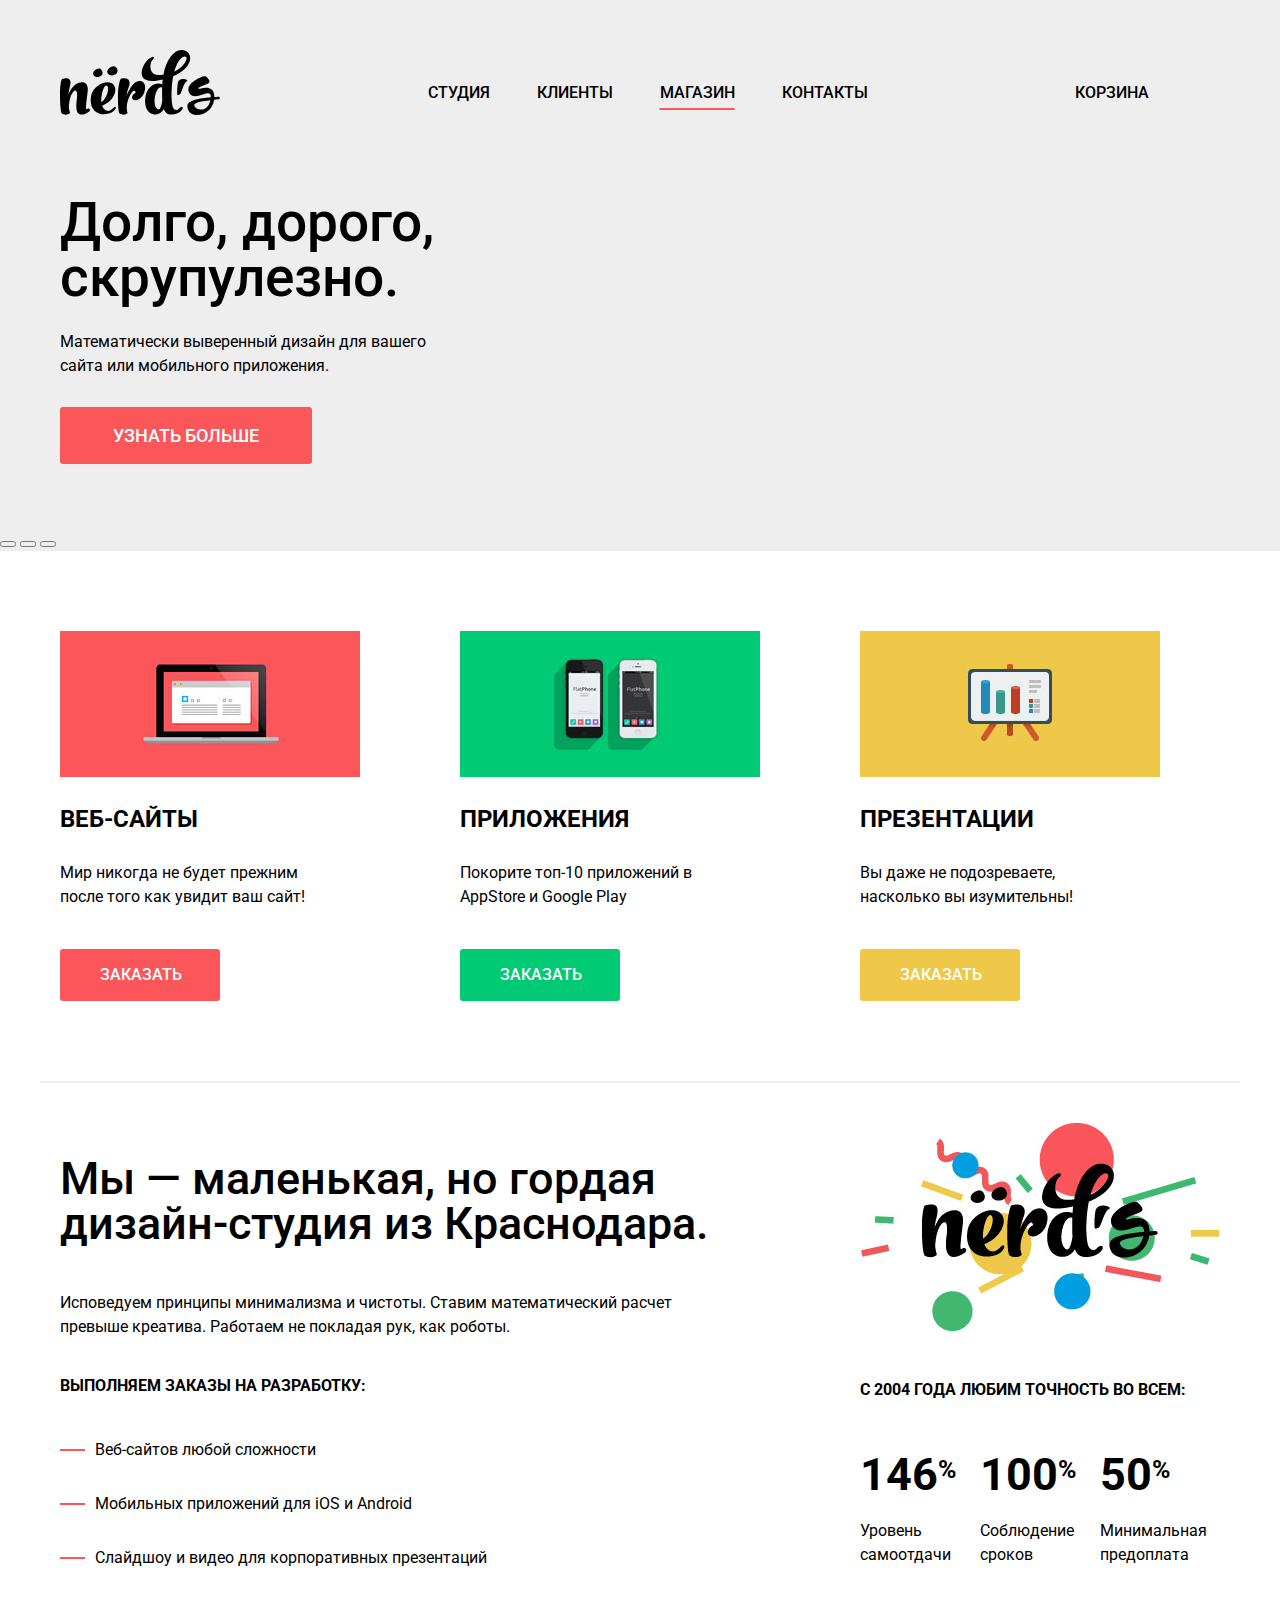
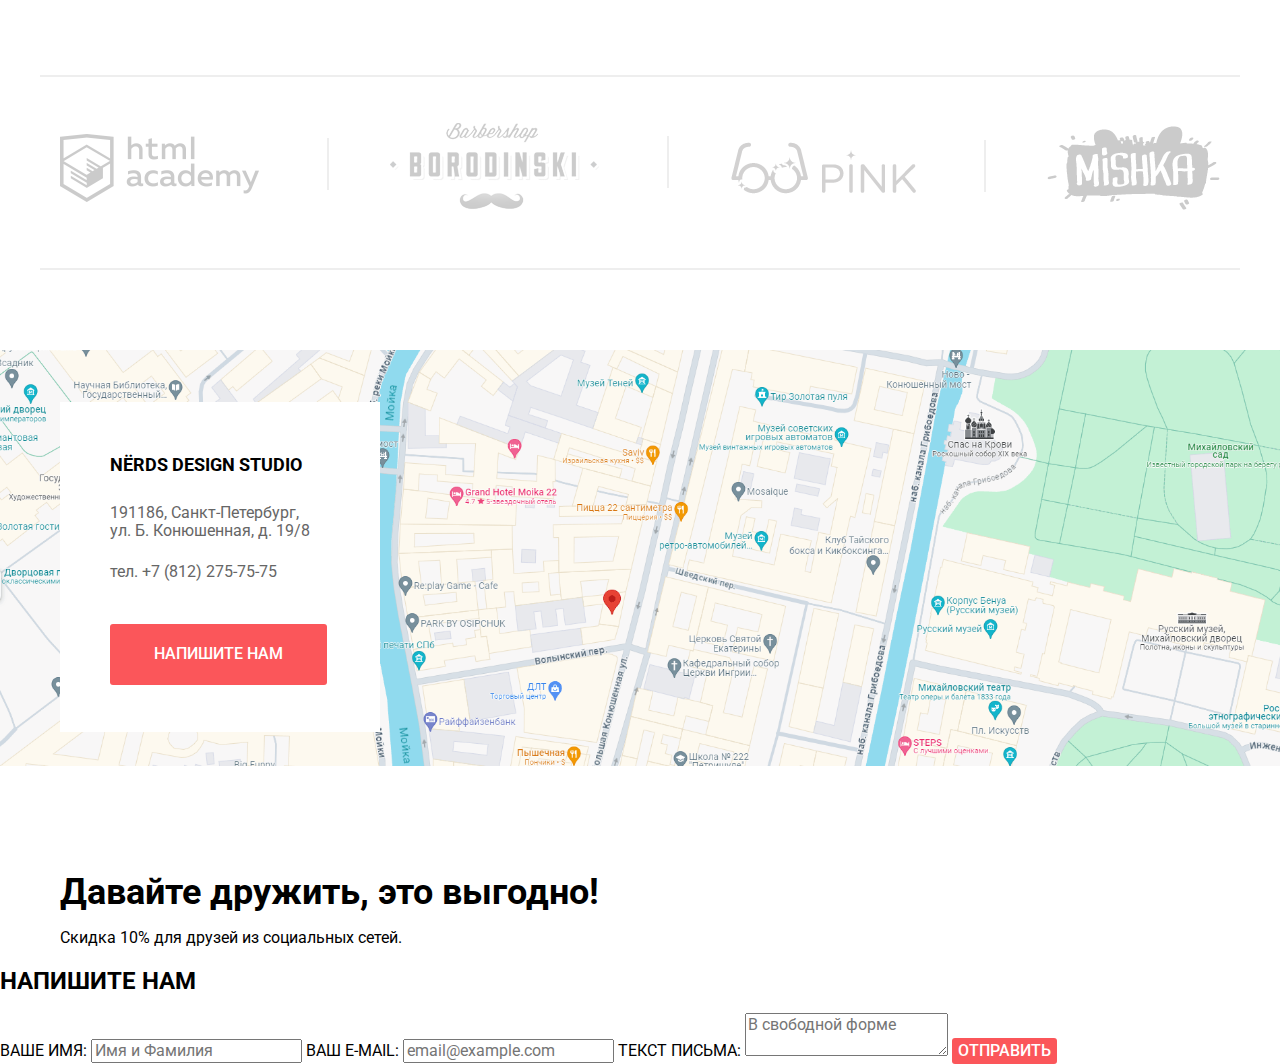
==== index.html @ 5591946a "правки по стилям" ====
<!DOCTYPE html>
<html lang="ru">
<head>
    <meta charset="UTF-8">
    <title>Дизайн-студия Nerds</title>
    <link rel="stylesheet" href="сss/normalize.css">
    <link rel="stylesheet" href="сss/style.css">
    <link rel="preconnect" href="https://fonts.googleapis.com">
    <link rel="preconnect" href="https://fonts.gstatic.com" crossorigin>
    <link href="https://fonts.googleapis.com/css2?family=Roboto:wght@400;500;700&display=swap" rel="stylesheet">
</head>
<body>
<header class="main-header">
    <div class="container">
        <nav class="site-navigation">
            <a class="main-header-logo" href="#">
                <img src="img/index-logo.svg" width="160" height="65" alt="Логотип компании Nerds">
            </a>
            <ul class="main-navigation">
                <li class="navigation-item">
                    <a href="#">Студия</a>
                </li>
                <li class="navigation-item">
                    <a href="#">Клиенты</a>
                </li>
                <li class="navigation-item">
                    <a class="active" href="catalog.html">Магазин</a>
                </li>
                <li class="navigation-item">
                    <a href="#">Контакты</a>
                </li>
            </ul>
            <ul class="user-navigation">
                <li>
                    <a href="">Корзина</a>
                </li>
            </ul>
        </nav>
    </div>
</header>

<main>
    <h1 class="visually-hidden">Дизайн-студия Nerds</h1>
    <div class="wrapper">
        <div class="slider">
            <div class="container">
                <ul class="sliders-list">
                <li class="block-hero-1 slide">
                    <p>Долго, дорого, <br> скрупулезно.</p>
                    <p>Математически выверенный дизайн для вашего сайта или мобильного приложения.</p>
                    <a class="button" href="#">Узнать больше</a>
                </li>
                <li class="block-hero-2 slide">
                    <p>Любим математику <br> как никто другой</p>
                    <p>Никакого креатива, только математические формулы для расчета идеальных пропорций.</p>
                    <a class="button" href="#">Узнать больше</a>
                </li>
                <li class="block-hero-3 slide">
                    <p>Только ночь, <br> только хардкор</p>
                    <p>Работать днем, как все? Мы против этого. Ближе к полуночи работа только начинается.</p>
                    <a class="button" href="#">Узнать больше</a>
                </li>
                </ul>
            </div>
            <div class="sliders-control">
                <button></button>
                <button></button>
                <button></button>
            </div>
        </div>
    </div>

    <section class="services container">
        <h2 class="visually-hidden">Наши услуги</h2>
        <ul class="services-list">
            <li class="services-item">
                <h2>Веб-сайты</h2>
                <img src="img/illustration-1.jpg" alt="Изображение с разработкой сайта">
                <p>Мир никогда не будет прежним <br> после того как увидит ваш сайт!</p>
                <button class="button" type="submit">Заказать</button>
            </li>
            <li class="services-item">
                <h2>Приложения</h2>
                <img src="img/illustration-2.jpg" alt="Изображение с разработкой приложения">
                <p>Покорите топ-10 приложений в AppStore и Google Play</p>
                <button class="button" type="submit">Заказать</button>
            </li>
            <li class="services-item">
                <h2>Презентации</h2>
                <img src="img/illustration-3.jpg" alt="Изображение с разработкой презентаций">
                <p>Вы даже не подозреваете, <br> насколько вы изумительны!</p>
                <button class="button" type="submit">Заказать</button>
            </li>
        </ul>
    </section>
    <section class="about-us container">
        <h2 class="visually-hidden">Про нас:</h2>
        <div class="company">
        <b>Мы — маленькая, но гордая <br> дизайн-студия из Краснодара.</b>
        <p>Исповедуем принципы минимализма и чистоты. Ставим математический расчет превыше креатива. Работаем не
            покладая рук, как роботы.</p>
        <h3>Выполняем заказы на разработку:</h3>
        <ul class="types-development-list">
            <li class="types-development-item">Веб-сайтов любой сложности</li>
            <li class="types-development-item">Мобильных приложений для iOS и Android</li>
            <li class="types-development-item">Слайдшоу и видео для корпоративных презентаций</li>
        </ul>
        </div>
        <div class="company-statistic">
        <img src="img/nerds-illustration.jpg" width="360" height="" alt="Логотип дизайн-студии Nerds">
        <b>C 2004 года Любим точность во всем:</b>
        <dl class="statistics-list">
            <div class="statistics-item">
            <dt>146<sup>%</sup></dt>
            <dd>Уровень самоотдачи</dd>
            </div>
            <div class="statistics-item">
            <dt>100<sup>%</sup></dt>
            <dd>Соблюдение сроков</dd>
            </div>
            <div class="statistics-item">
            <dt>50<sup>%</sup></dt>
            <dd>Минимальная предоплата</dd>
            </div>
        </dl>
            </div>
    </section>

    <section class="our-works container">
        <h2 class="visually-hidden">Наши работы</h2>
        <ul class="our-works-list">
            <li class="our-works-item">
                <a href="#">
                    <img src="img/logo-1.png" width="199" height="68" alt="Сайт Html academy">
                </a>
            </li>
            <li class="our-works-item">
                <a href="#">
                    <img src="img/logo-2.png" width="209" height="90" alt="Сайт barbershop Borodinski">
                </a>
            </li>
            <li class="our-works-item">
                <a href="#">
                    <img src="img/logo-3.png" width="185" height="52" alt="Сайт Pink">
                </a>
            </li>
            <li class="our-works-item">
                <a href="#">
                    <img src="img/logo-4.png" width="173" height="84" alt="Сайт Mishka">
                </a>
            </li>
        </ul>
    </section>

    <section class="contacts">
        <iframe src="https://www.google.com/maps/embed?pb=!1m18!1m12!1m3!1d1998.603625719817!2d30.32047247732077!3d59.938719162093584!2m3!1f0!2f0!3f0!3m2!1i1024!2i768!4f13.1!3m3!1m2!1s0x4696310fca145cc1%3A0x42b32648d8238007!2z0JHQvtC70YzRiNCw0Y8g0JrQvtC90Y7RiNC10L3QvdCw0Y8g0YPQuy4sIDE5LzgsINCh0LDQvdC60YIt0J_QtdGC0LXRgNCx0YPRgNCzLCDQoNC-0YHRgdC40Y8sIDE5MTE4Ng!5e0!3m2!1sru!2spl!4v1705784965551!5m2!1sru!2spl" width="1920" height="418" style="border:0;" allowfullscreen="" loading="lazy" referrerpolicy="no-referrer-when-downgrade"></iframe>
        <img src="img/map-google.png" width="1899" height="710" alt="Дизайн-студия NЁRDS расположена по адресу г. Санкт-Петербург, ул. Б. Конюшенная, д. 19/8">
        <div class="container">
            <div class="contacts-info">
            <b>Nёrds Design Studio</b>
            <p class="contacts-text">191186, Санкт-Петербург, <br> ул. Б. Конюшенная, д. 19/8</p>
            <p class="contacts-tel">
            <span>тел.</span>
            <a href="tel:78122757575">+7 (812) 275-75-75</a>
            </p>
            <button class="button" type="submit">Напишите нам</button>
            </div>
        </div>
    </section>
</main>

<footer class="main-footer container">
    <ul class="social-list">
        <li class="social-item">
            <a href="https://vk.com">
                <img src="img/vk-icon.svg" width="26" height="15" alt="Ссылка на Вконтакте">
            </a>
        </li>
        <li class="social-item">
            <a href="https://facebook.com">
                <img src="img/fb-icon.svg" width="12" height="22" alt="Ссылка на facebook.com">
            </a>
        </li>
        <li class="social-item">
            <a href="https://instagram.com">
                <img src="img/insta-icon.svg" width="21" height="21" alt="Ссылка на instagram.com">
            </a>
        </li>
    </ul>
    <b class="slogan">Давайте дружить, это выгодно!</b>
    <p class="discount">Скидка 10% для друзей из социальных сетей.</p>
</footer>

<section class="write-us">
    <h2>Напишите нам</h2>
    <form action="https://echo.htmlcacademy.ru" method="post">
        <label for="name">Ваше имя:</label>
        <input type="text" name="name" id="name" placeholder="Имя и Фамилия" required>
        <label for="e-mail">Ваш e-mail:</label>
        <input type="text" name="email" id="e-mail" placeholder="email@example.com" required>
        <label for="text">Текст письма:</label>
        <textarea id="text" placeholder="В свободной форме" required></textarea>
        <button class="button" type="submit">Отправить</button>
    </form>
</section>


</body>
</html>
---- сss/style.css ----
:root {
    --color-primary: #fb565a;
    --color-second: #00ca74;
    --color-third: #efc84a;
    --color-fourth: #eeeeee;
    --color-fifth: #000000;
}

/*Временно отключил блоки*/
.block-hero-2,
.block-hero-3 {
    display: none;
}

body {
    padding: 0;
    margin: 0;
    font-family: 'Roboto', sans-serif;
    font-size: 16px;
    line-height: 24px;
    font-weight: 400;
    text-transform: uppercase;
    background-color: #ffffff;
}

.container {
    width: 1160px;
    margin: 0 auto;
    padding: 0 20px;
}

.visually-hidden:not(:focus):not(:active) {
    position: absolute;
    width: 1px;
    height: 1px;
    margin: -1px;
    border: 0;
    padding: 0;
    white-space: nowrap;
    clip-path: inset(100%);
    clip: rect(0 0 0 0);
    overflow: hidden;
}

a {
    text-decoration: none;
}

img {
max-width: 100%;
height: auto;
}

.button {
    font: inherit;
    text-align: center;
    color: #ffffff;
    vertical-align: middle;
    text-transform: uppercase;
    background-color: var(--color-primary);
    border: none;
    border-radius: 3px;
    font-weight: 500;
}

.main-header {
    background-color: var(--color-fourth);
}

.main-header .container {
    display: flex;
    justify-content: space-between;
}

.site-navigation {
    display: flex;
    flex-wrap: wrap;
    width: 1160px;
    justify-content: space-between;
    padding-top: 50px;
}

.main-header-logo {
    width: 160px;
    height: 65px;
}

.main-header-logo:hover {
    opacity: 0.8;
}

.main-header-logo:active {
    opacity: 0.3;
}

.main-navigation {
    display: flex;
    justify-content: space-between;
    width: 440px;
    margin: 0;
    padding: 0;
    padding-top: 28px;
    list-style: none;
}

.main-navigation a {
    font-size: 16px;
    line-height: 30px;
    font-weight: 500;
    color: var(--color-fifth);
}

.user-navigation {
    width: 145px;
    margin: 0;
    padding: 0;
    padding-top: 28px;
    list-style: none;
}

.user-navigation a {
    font-size: 16px;
    line-height: 30px;
    font-weight: 500;
    color: var(--color-fifth);
}

.main-navigation a:hover,
.user-navigation a:hover {
    color: var(--color-primary);
}

.main-navigation a:active,
.user-navigation a:active {
    color: var(--color-fifth);
    opacity: 0.3;
}

.active {
    text-decoration-line: underline;
    text-decoration-style: solid;
    text-decoration-color: var(--color-primary);
    text-decoration-thickness: 2px;
    text-underline-offset: 10px;
}

.wrapper {
    background-color: var(--color-fourth);
}

.slider {
    margin-bottom: 80px;
}

.sliders-list {
    width: 400px;
    margin: 0;
    padding: 0;
    list-style: none;
}

.slide {
    padding-top: 80px;
    padding-bottom: 80px;
}

.slide p:first-child {
    margin: 0;
    margin-bottom: 25px;
    padding: 0;
    font-size: 55px;
    line-height: 55px;
    text-transform: none;
    font-weight: 500;
    color: var(--color-fifth);
}

.slide p:nth-child(2) {
    margin: 0;
    padding: 0;
    margin-bottom: 45px;
    font-size: 16px;
    line-height: 24px;
    font-weight: 400;
    text-transform: none;
    color: var(--color-fifth);
}

.slide a {
    padding: 18px 53px;
    font-size: 18px;
    line-height: 18px;
    font-weight: 500;
}

.slide a:hover {
    background-color: #e74246;
}

.slide a:active {
    background-color: #d7373b;
    color: rgba(255, 255, 255, 0.3);
}

.services {
    padding-bottom: 80px;
    margin-bottom: 40px;
    border-bottom: 2px solid var(--color-fourth);
}

.services-list {
    width: 1100px;
    display: flex;
    justify-content: space-between;
    flex-wrap: wrap;
    margin: 0;
    padding: 0;

    list-style: none;
}

.services-item {
    display: flex;
    flex-direction: column;
    width: 300px;
}

.services-item img {
    order: 1;
}

.services-item h2 {
    margin: 0;
    padding: 0;
    padding-top: 30px;
    padding-bottom: 30px;
    order: 2;
}

.services-item p {
    order: 3;
    margin: 0;
    margin-bottom: 40px;
    padding: 0;
    text-transform: none;
}

.services-item button {
    width: 160px;
    order: 4;
    font-size: 16px;
    line-height: 18px;
    padding: 17px 40px;
}

.services-item:first-child button:hover {
    background-color: #e74246;
}

.services-item:first-child button:active {
    color: rgba(255,255,255,0.3);
    background-color: #d7373b;
}

.services-item:nth-child(2) button {
    background-color: var(--color-second);
}

.services-item:nth-child(2) button:hover {
    background-color: #00bc6c;
}

.services-item:nth-child(2) button:active {
    color: rgba(255,255,255,0.3);
    background-color: #00aa62;
}

.services-item:nth-child(3) button {
    background-color: var(--color-third);
}

.services-item:nth-child(3) button:hover {
    background-color: #eab534;
}

.services-item:nth-child(3) button:active {
    color: rgba(255,255,255,0.3);
    background-color: #e5a722;
}

.about-us {
    display: flex;
    justify-content: space-between;
    padding-bottom: 75px;
    border-bottom: 2px solid var(--color-fourth);
}

.company {
    width: 660px;
}

.company b {
    display: block;
    padding-top: 33px;
    font-size: 45px;
    line-height: 45px;
    font-weight: 500;
    text-transform: none;
}

.company p {
    margin: 0;
    margin-top: 45px;
    margin-bottom: 35px;
    padding: 0;
    text-transform: none;
}

.company h3 {
    font-size: 16px;
    line-height: 24px;
    font-weight: 700;
    margin-bottom: 40px;
}

.types-development-list {
    margin: 0;
    padding: 0;
    list-style: none;
}

.types-development-item {
    position: relative;
    padding-left: 35px;
    text-transform: none;
    margin-bottom: 30px;
}

.types-development-item::before {
    content: "";
    position: absolute;
    left: 0;
    top: 50%;
    transform: translateY(-50%);
    width: 25px;
    height: 2px;
    background-color: var(--color-primary);
}

.company-statistic {
    width: 360px;
}

.company-statistic img {
    margin-bottom: 40px;
}

.company-statistic b {
    display: block;
    font-weight: 700;
    margin-bottom: 50px;
}

.statistics-list {
    margin: 0;
    padding: 0;
    display: flex;
}

.statistics-list .statistics-item {
    display: flex;
    flex-direction: column;
    width: 120px;
}

.statistics-list .statistics-item dt {
    font-size: 45px;
    line-height: 45px;
    font-weight: 700;
    margin-bottom: 22px;
}

.statistics-list .statistics-item dt sup {
    font-size: 25px;
}

.statistics-list .statistics-item dd {
    margin: 0;
    padding: 0;
    text-transform: none;
}

.our-works {
    margin-bottom: 80px;
    border-bottom: 2px solid var(--color-fourth);
}

.our-works-list {
    display: flex;
    justify-content: space-between;
    align-items: center;
    margin: 0;
    padding: 0;
    padding-top: 46px;
    padding-bottom: 48px;
    list-style: none;
}

.our-works-item {
    position: relative;
}

.our-works-item:not(:nth-child(4n+4))::after {
    content: "";
    position: absolute;
    width: 2px;
    height: 52px;
    right: -70px;
    bottom: 60%;
    transform: translateY(50%);
    background-color: #eee;
}

.our-works-item a {
    opacity: 0.2;
}

.our-works-item a:hover {
    opacity: unset;
    transition: .6s ease-in-out;
}

.our-works-item:active {
    opacity: 0.2;
}

.contacts {
    position: relative;
    margin-bottom: 70px;
}

.contacts img {
    position: absolute;
    top: 0;
    left: 50%;
    z-index: 1;
    width: 100%;
    height: 416px;
    transform: translateX(-50%);
    object-fit: cover;
    object-position: 50% 50%;
}

.contacts iframe {
    position: relative;
    z-index: 2;
    width: 100%;
    border: none;
}

.contacts-info {
    position: absolute;
    background-color: #ffffff;
    top: 52px;
    width: 220px;
    padding: 48px 50px 47px;
    z-index: 2;
}

.contacts-info b {
    font-size: 18px;
    line-height: 30px;
    font-weight: 700;
    color: var(--color-fifth);
}

.contacts-text {
    margin: 0;
    margin-bottom: 20px;
    padding: 24px 0 0;
    font-size: 16px;
    line-height: 18px;
    text-transform: none;
    color: #666666;
}

.contacts-info span {
    font-size: 16px;
    line-height: 18px;
    text-transform: none;
    color: #666666;
}

.contacts-tel {
    margin: 0;
    margin-bottom: 40px;
    padding: 0;
}

.contacts-tel a {
    font-size: 16px;
    line-height: 18px;
    text-transform: none;
    color: #666666;
}

.contacts-info button {
    padding-top: 18px;
    padding-right: 44px;
    padding-bottom: 19px;
    padding-left: 44px;
}

.contacts-info button:hover {
   background-color: #e74246;
}

.contacts-info button:active {
   color: rgba(255,255,255,0.3);
    background-color: #d7373b;
}

.social-list {
    width: 400px;
    display: flex;
    flex-wrap: wrap;
    margin: 0;
    padding: 0;
    list-style: none;
}

.social-item {
    margin-right: 12px;
}

.slogan {
    font-size: 36px;
    line-height: 36px;
    color: var(--color-fifth);
    text-transform: none;
    font-weight: 700;
}

.discount {
    font-size: 16px;
    line-height: 22px;
    font-weight: 400;
    color: var(--color-fifth);
    text-transform: none;
}
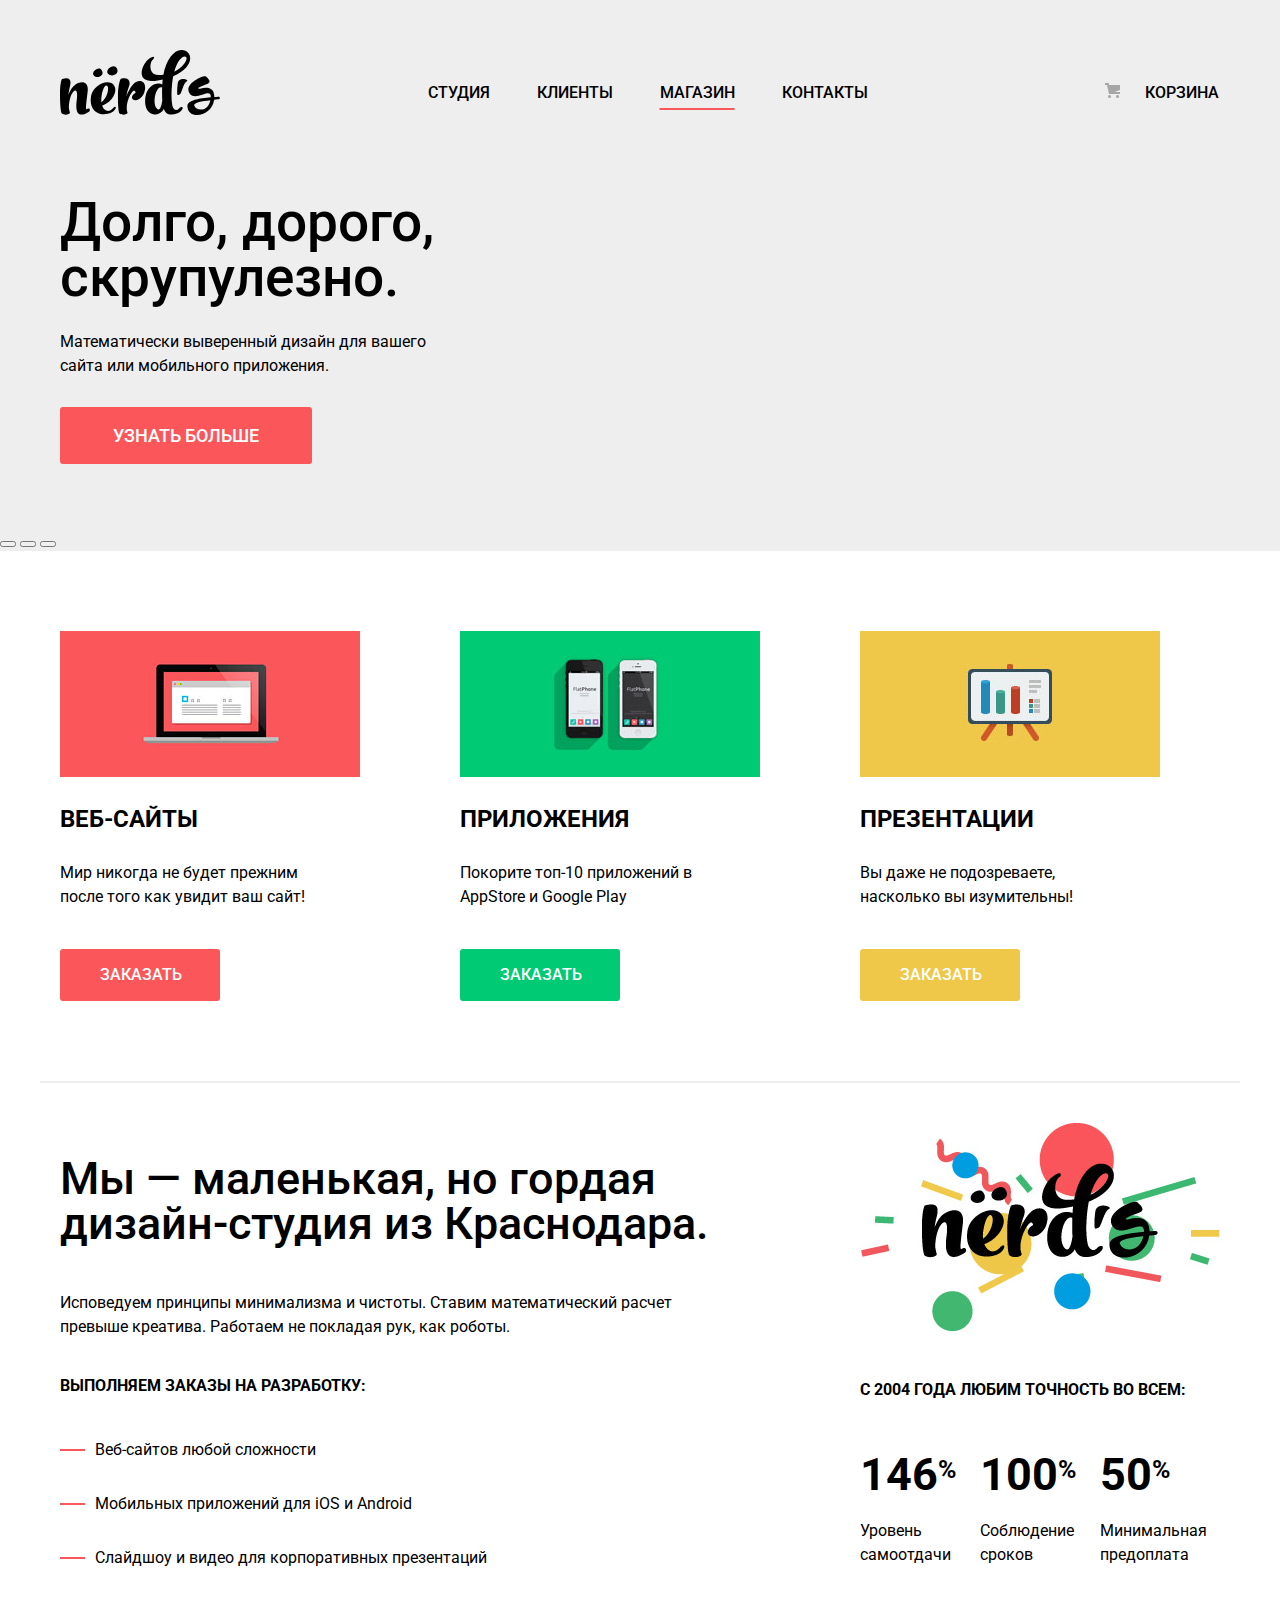
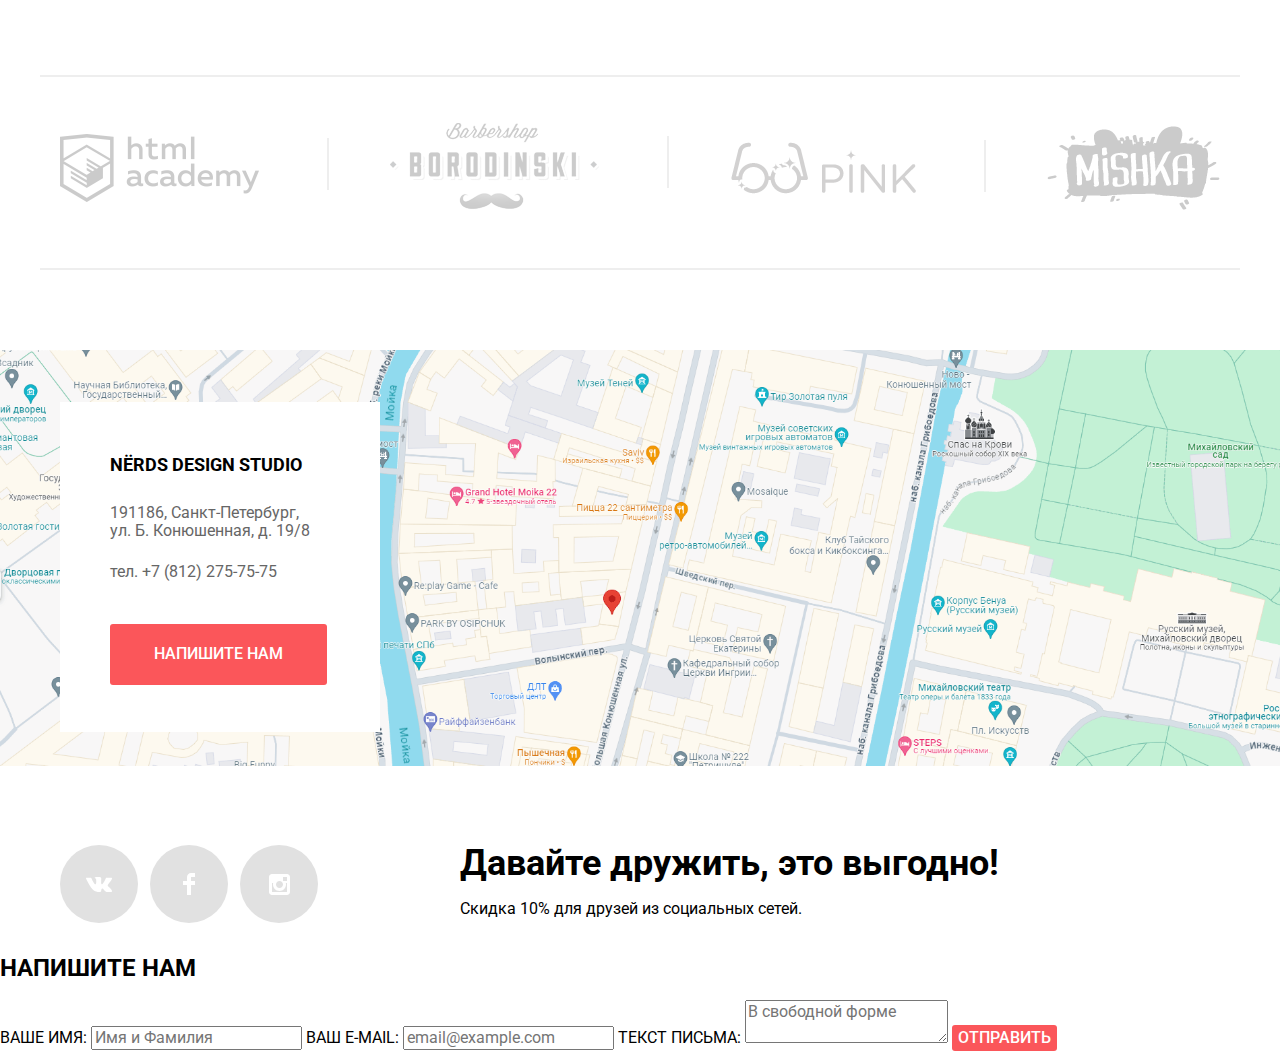
==== commit 46415fe8: "стилизовал ссылки на соц сети в футере на главной + на странице каталога" ====
--- a/index.html
+++ b/index.html
@@ -45,21 +45,21 @@
         <div class="slider">
             <div class="container">
                 <ul class="sliders-list">
-                <li class="block-hero-1 slide">
-                    <p>Долго, дорого, <br> скрупулезно.</p>
-                    <p>Математически выверенный дизайн для вашего сайта или мобильного приложения.</p>
-                    <a class="button" href="#">Узнать больше</a>
-                </li>
-                <li class="block-hero-2 slide">
-                    <p>Любим математику <br> как никто другой</p>
-                    <p>Никакого креатива, только математические формулы для расчета идеальных пропорций.</p>
-                    <a class="button" href="#">Узнать больше</a>
-                </li>
-                <li class="block-hero-3 slide">
-                    <p>Только ночь, <br> только хардкор</p>
-                    <p>Работать днем, как все? Мы против этого. Ближе к полуночи работа только начинается.</p>
-                    <a class="button" href="#">Узнать больше</a>
-                </li>
+                    <li class="block-hero-1 slide">
+                        <p>Долго, дорого, <br> скрупулезно.</p>
+                        <p>Математически выверенный дизайн для вашего сайта или мобильного приложения.</p>
+                        <a class="button" href="#">Узнать больше</a>
+                    </li>
+                    <li class="block-hero-2 slide">
+                        <p>Любим математику <br> как никто другой</p>
+                        <p>Никакого креатива, только математические формулы для расчета идеальных пропорций.</p>
+                        <a class="button" href="#">Узнать больше</a>
+                    </li>
+                    <li class="block-hero-3 slide">
+                        <p>Только ночь, <br> только хардкор</p>
+                        <p>Работать днем, как все? Мы против этого. Ближе к полуночи работа только начинается.</p>
+                        <a class="button" href="#">Узнать больше</a>
+                    </li>
                 </ul>
             </div>
             <div class="sliders-control">
@@ -93,37 +93,38 @@
             </li>
         </ul>
     </section>
+
     <section class="about-us container">
         <h2 class="visually-hidden">Про нас:</h2>
         <div class="company">
-        <b>Мы — маленькая, но гордая <br> дизайн-студия из Краснодара.</b>
-        <p>Исповедуем принципы минимализма и чистоты. Ставим математический расчет превыше креатива. Работаем не
-            покладая рук, как роботы.</p>
-        <h3>Выполняем заказы на разработку:</h3>
-        <ul class="types-development-list">
-            <li class="types-development-item">Веб-сайтов любой сложности</li>
-            <li class="types-development-item">Мобильных приложений для iOS и Android</li>
-            <li class="types-development-item">Слайдшоу и видео для корпоративных презентаций</li>
-        </ul>
+            <b>Мы — маленькая, но гордая <br> дизайн-студия из Краснодара.</b>
+            <p>Исповедуем принципы минимализма и чистоты. Ставим математический расчет превыше креатива. Работаем не
+                покладая рук, как роботы.</p>
+            <h3>Выполняем заказы на разработку:</h3>
+            <ul class="types-development-list">
+                <li class="types-development-item">Веб-сайтов любой сложности</li>
+                <li class="types-development-item">Мобильных приложений для iOS и Android</li>
+                <li class="types-development-item">Слайдшоу и видео для корпоративных презентаций</li>
+            </ul>
         </div>
         <div class="company-statistic">
-        <img src="img/nerds-illustration.jpg" width="360" height="" alt="Логотип дизайн-студии Nerds">
-        <b>C 2004 года Любим точность во всем:</b>
-        <dl class="statistics-list">
-            <div class="statistics-item">
-            <dt>146<sup>%</sup></dt>
-            <dd>Уровень самоотдачи</dd>
-            </div>
-            <div class="statistics-item">
-            <dt>100<sup>%</sup></dt>
-            <dd>Соблюдение сроков</dd>
-            </div>
-            <div class="statistics-item">
-            <dt>50<sup>%</sup></dt>
-            <dd>Минимальная предоплата</dd>
-            </div>
-        </dl>
-            </div>
+            <img src="img/nerds-illustration.jpg" width="360" height="" alt="Логотип дизайн-студии Nerds">
+            <b>C 2004 года Любим точность во всем:</b>
+            <dl class="statistics-list">
+                <div class="statistics-item">
+                    <dt>146<sup>%</sup></dt>
+                    <dd>Уровень самоотдачи</dd>
+                </div>
+                <div class="statistics-item">
+                    <dt>100<sup>%</sup></dt>
+                    <dd>Соблюдение сроков</dd>
+                </div>
+                <div class="statistics-item">
+                    <dt>50<sup>%</sup></dt>
+                    <dd>Минимальная предоплата</dd>
+                </div>
+            </dl>
+        </div>
     </section>
 
     <section class="our-works container">
@@ -153,42 +154,50 @@
     </section>
 
     <section class="contacts">
-        <iframe src="https://www.google.com/maps/embed?pb=!1m18!1m12!1m3!1d1998.603625719817!2d30.32047247732077!3d59.938719162093584!2m3!1f0!2f0!3f0!3m2!1i1024!2i768!4f13.1!3m3!1m2!1s0x4696310fca145cc1%3A0x42b32648d8238007!2z0JHQvtC70YzRiNCw0Y8g0JrQvtC90Y7RiNC10L3QvdCw0Y8g0YPQuy4sIDE5LzgsINCh0LDQvdC60YIt0J_QtdGC0LXRgNCx0YPRgNCzLCDQoNC-0YHRgdC40Y8sIDE5MTE4Ng!5e0!3m2!1sru!2spl!4v1705784965551!5m2!1sru!2spl" width="1920" height="418" style="border:0;" allowfullscreen="" loading="lazy" referrerpolicy="no-referrer-when-downgrade"></iframe>
-        <img src="img/map-google.png" width="1899" height="710" alt="Дизайн-студия NЁRDS расположена по адресу г. Санкт-Петербург, ул. Б. Конюшенная, д. 19/8">
+        <iframe src="https://www.google.com/maps/embed?pb=!1m18!1m12!1m3!1d1998.603625719817!2d30.32047247732077!3d59.938719162093584!2m3!1f0!2f0!3f0!3m2!1i1024!2i768!4f13.1!3m3!1m2!1s0x4696310fca145cc1%3A0x42b32648d8238007!2z0JHQvtC70YzRiNCw0Y8g0JrQvtC90Y7RiNC10L3QvdCw0Y8g0YPQuy4sIDE5LzgsINCh0LDQvdC60YIt0J_QtdGC0LXRgNCx0YPRgNCzLCDQoNC-0YHRgdC40Y8sIDE5MTE4Ng!5e0!3m2!1sru!2spl!4v1705784965551!5m2!1sru!2spl"
+                width="1920" height="418" style="border:0;" allowfullscreen="" loading="lazy"
+                referrerpolicy="no-referrer-when-downgrade"></iframe>
+        <img src="img/map-google.png" width="1899" height="710"
+             alt="Дизайн-студия NЁRDS расположена по адресу г. Санкт-Петербург, ул. Б. Конюшенная, д. 19/8">
         <div class="container">
             <div class="contacts-info">
-            <b>Nёrds Design Studio</b>
-            <p class="contacts-text">191186, Санкт-Петербург, <br> ул. Б. Конюшенная, д. 19/8</p>
-            <p class="contacts-tel">
-            <span>тел.</span>
-            <a href="tel:78122757575">+7 (812) 275-75-75</a>
-            </p>
-            <button class="button" type="submit">Напишите нам</button>
+                <b>Nёrds Design Studio</b>
+                <p class="contacts-text">191186, Санкт-Петербург, <br> ул. Б. Конюшенная, д. 19/8</p>
+                <p class="contacts-tel">
+                    <span>тел.</span>
+                    <a href="tel:78122757575">+7 (812) 275-75-75</a>
+                </p>
+                <button class="button" type="submit">Напишите нам</button>
             </div>
         </div>
     </section>
 </main>
 
 <footer class="main-footer container">
-    <ul class="social-list">
-        <li class="social-item">
-            <a href="https://vk.com">
-                <img src="img/vk-icon.svg" width="26" height="15" alt="Ссылка на Вконтакте">
-            </a>
-        </li>
-        <li class="social-item">
-            <a href="https://facebook.com">
-                <img src="img/fb-icon.svg" width="12" height="22" alt="Ссылка на facebook.com">
-            </a>
-        </li>
-        <li class="social-item">
-            <a href="https://instagram.com">
-                <img src="img/insta-icon.svg" width="21" height="21" alt="Ссылка на instagram.com">
-            </a>
-        </li>
-    </ul>
-    <b class="slogan">Давайте дружить, это выгодно!</b>
-    <p class="discount">Скидка 10% для друзей из социальных сетей.</p>
+    <div class="social-wrapper">
+        <ul class="social-list">
+            <li class="social-item">
+                <a href="https://vk.com">
+                    <img src="img/vk-icon.svg" width="26" height="15" alt="Ссылка на Вконтакте">
+                </a>
+            </li>
+            <li class="social-item">
+                <a href="https://facebook.com">
+                    <img src="img/fb-icon.svg" width="12" height="22" alt="Ссылка на facebook.com">
+                </a>
+            </li>
+            <li class="social-item">
+                <a href="https://instagram.com">
+                    <img src="img/insta-icon.svg" width="21" height="21" alt="Ссылка на instagram.com">
+                </a>
+            </li>
+        </ul>
+
+        <div class="page-offering">
+            <b class="slogan">Давайте дружить, это выгодно!</b>
+            <p class="discount">Скидка 10% для друзей из социальных сетей.</p>
+        </div>
+    </div>
 </footer>
 
 <section class="write-us">
--- a/сss/style.css
+++ b/сss/style.css
@@ -47,8 +47,8 @@
 }
 
 img {
-max-width: 100%;
-height: auto;
+    max-width: 100%;
+    height: auto;
 }
 
 .button {
@@ -111,6 +111,7 @@
 }
 
 .user-navigation {
+    position: relative;
     width: 145px;
     margin: 0;
     padding: 0;
@@ -118,7 +119,20 @@
     list-style: none;
 }
 
+.user-navigation li:before {
+    content: "";
+    position: absolute;
+    width: 17px;
+    height: 17px;
+    top: 50%;
+    left: 30px;
+    background-image: url("../img/busket.svg");
+    background-repeat: no-repeat;
+    background-position: 0 0;
+}
+
 .user-navigation a {
+    padding-left: 70px;
     font-size: 16px;
     line-height: 30px;
     font-weight: 500;
@@ -258,7 +272,7 @@
 }
 
 .services-item:first-child button:active {
-    color: rgba(255,255,255,0.3);
+    color: rgba(255, 255, 255, 0.3);
     background-color: #d7373b;
 }
 
@@ -271,7 +285,7 @@
 }
 
 .services-item:nth-child(2) button:active {
-    color: rgba(255,255,255,0.3);
+    color: rgba(255, 255, 255, 0.3);
     background-color: #00aa62;
 }
 
@@ -284,7 +298,7 @@
 }
 
 .services-item:nth-child(3) button:active {
-    color: rgba(255,255,255,0.3);
+    color: rgba(255, 255, 255, 0.3);
     background-color: #e5a722;
 }
 
@@ -512,12 +526,17 @@
 }
 
 .contacts-info button:hover {
-   background-color: #e74246;
+    background-color: #e74246;
 }
 
 .contacts-info button:active {
-   color: rgba(255,255,255,0.3);
+    color: rgba(255, 255, 255, 0.3);
     background-color: #d7373b;
+}
+
+.social-wrapper {
+    display: flex;
+
 }
 
 .social-list {
@@ -531,6 +550,28 @@
 
 .social-item {
     margin-right: 12px;
+}
+
+.social-item a {
+    display: flex;
+    justify-content: center;
+    align-items: center;
+    width: 78px;
+    height: 78px;
+    background-color: #e1e1e1;
+    border-radius: 50%;
+}
+
+.social-item a:hover {
+    background-color: #e74246;
+}
+
+.social-item a:active {
+    background-color: #d7373b;
+}
+
+.social-item a:active img {
+    opacity: 0.3;
 }
 
 .slogan {
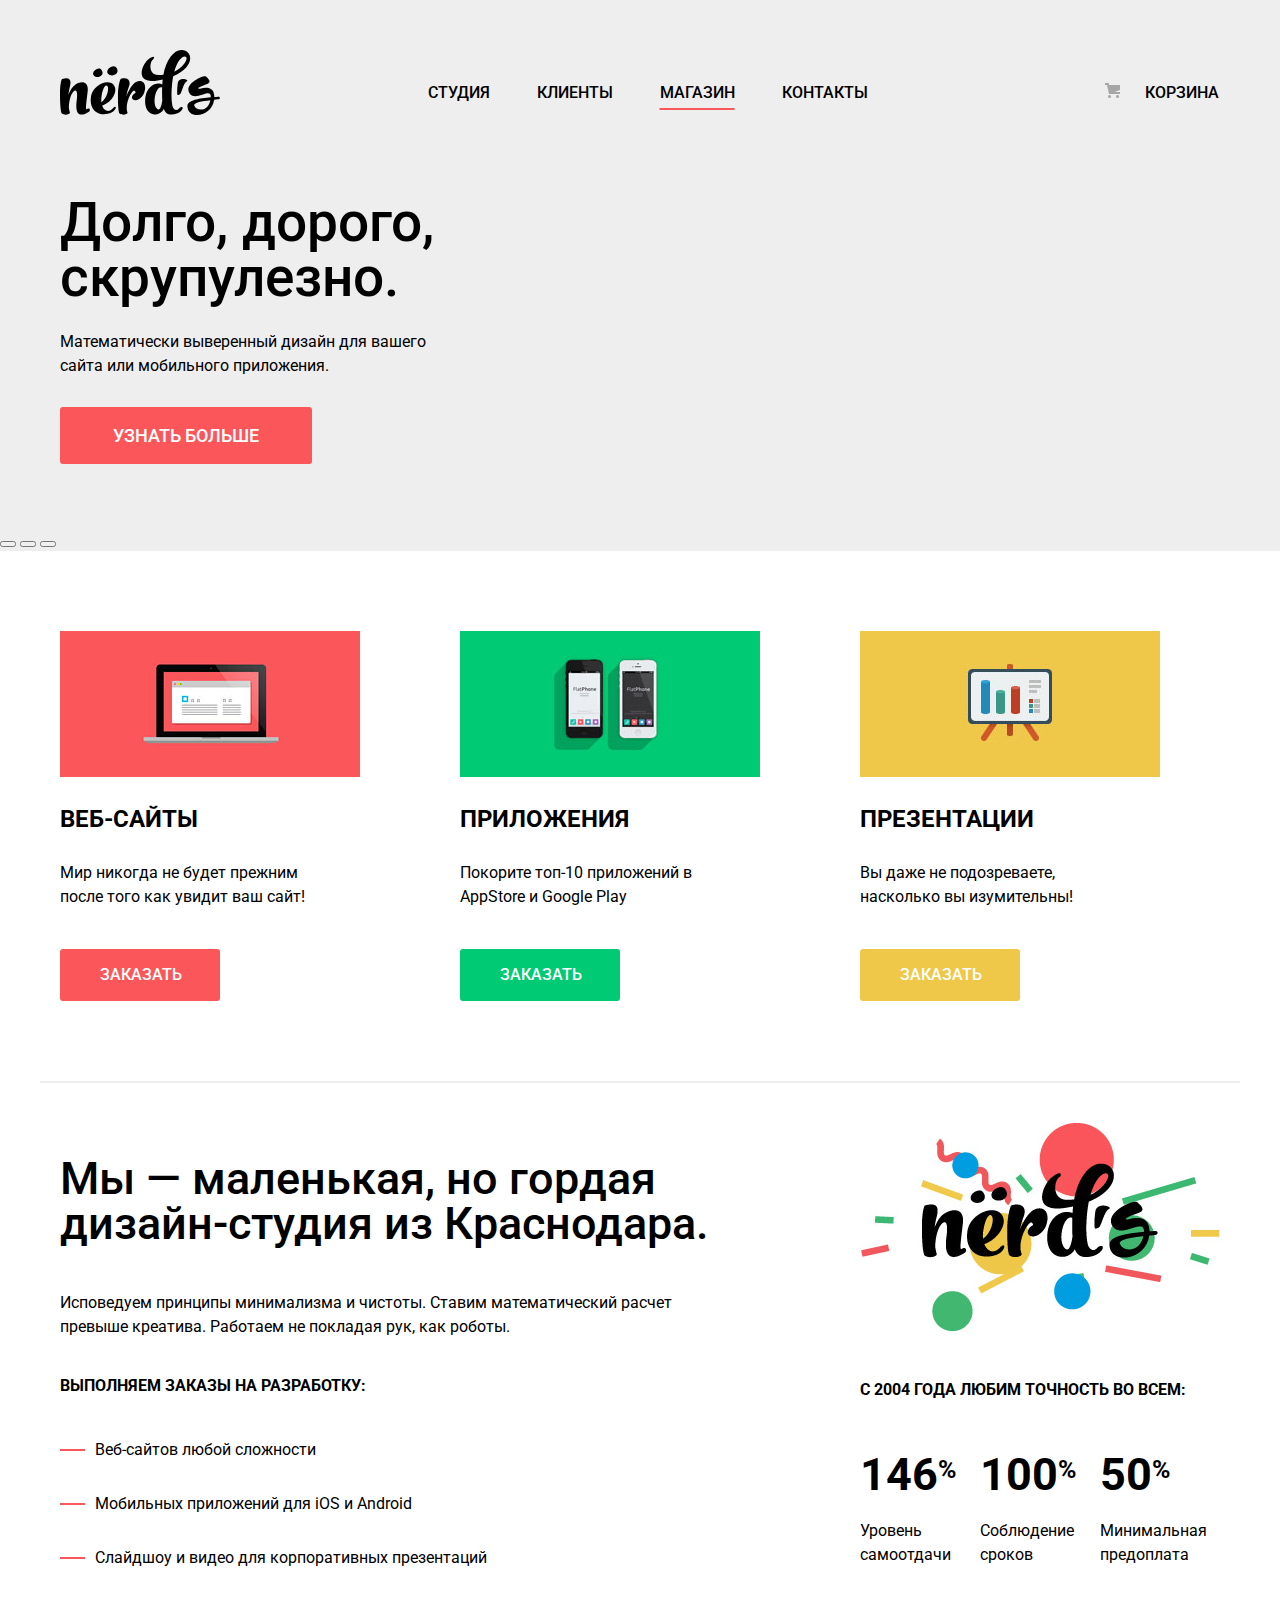
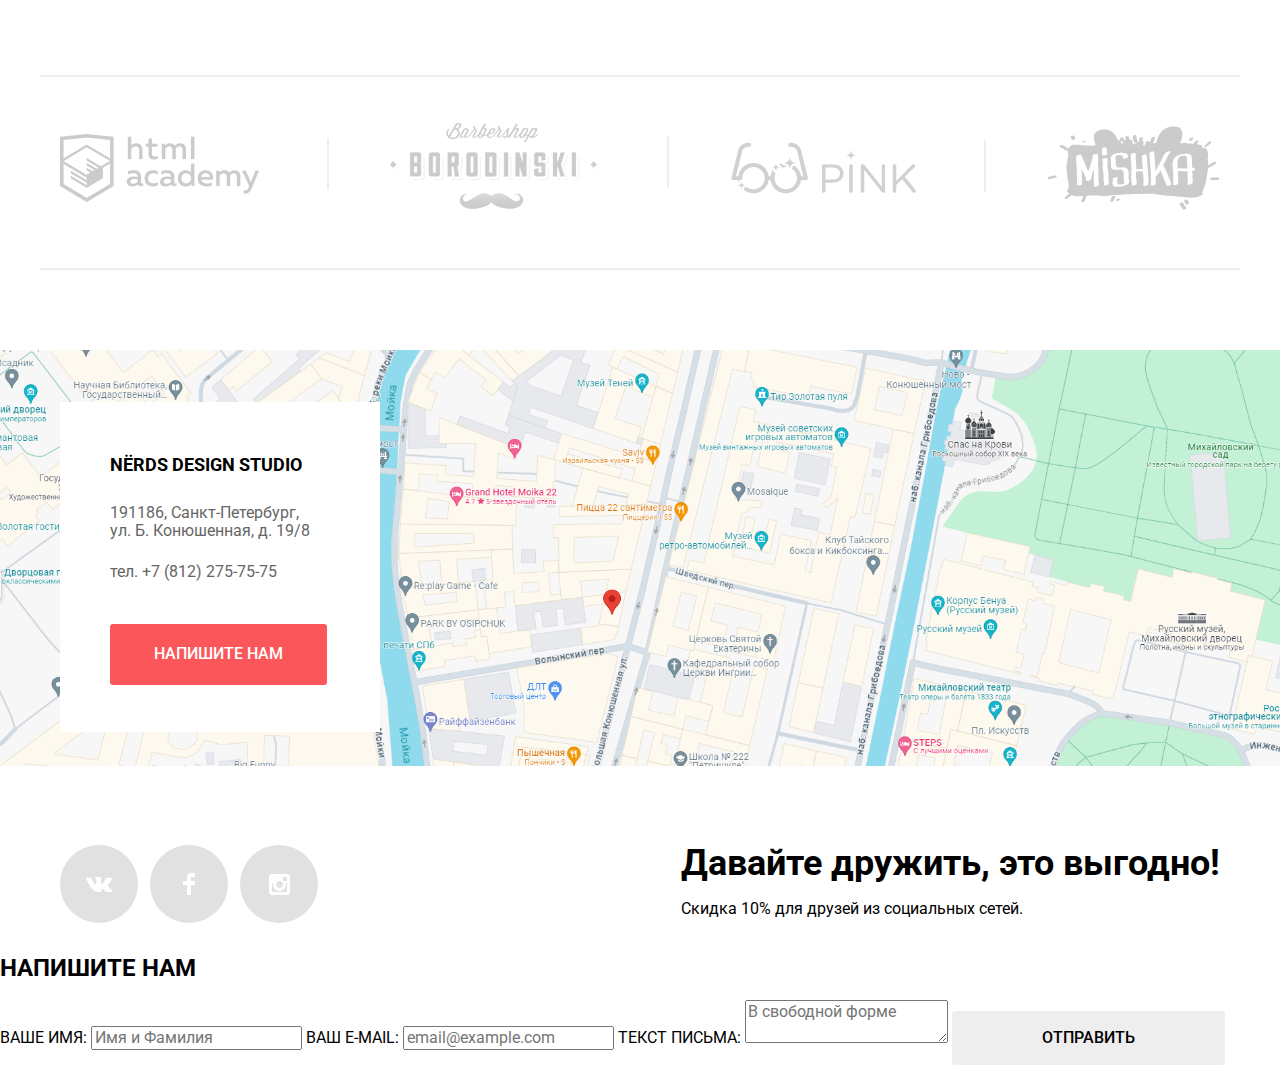
==== commit ac87041b: "add checkbox & radio" ====
--- a/index.html
+++ b/index.html
@@ -11,6 +11,7 @@
 </head>
 <body>
 <header class="main-header">
+
     <div class="container">
         <nav class="site-navigation">
             <a class="main-header-logo" href="#">
@@ -37,6 +38,7 @@
             </ul>
         </nav>
     </div>
+
 </header>
 
 <main>
--- a/сss/style.css
+++ b/сss/style.css
@@ -21,6 +21,7 @@
     font-weight: 400;
     text-transform: uppercase;
     background-color: #ffffff;
+    min-width: 1160px;
 }
 
 .container {
@@ -29,7 +30,7 @@
     padding: 0 20px;
 }
 
-.visually-hidden:not(:focus):not(:active) {
+.visually-hidden {
     position: absolute;
     width: 1px;
     height: 1px;
@@ -64,7 +65,7 @@
 }
 
 .main-header {
-    background-color: var(--color-fourth);
+    background-color: #eeeeee;
 }
 
 .main-header .container {
@@ -160,6 +161,7 @@
 
 .wrapper {
     background-color: var(--color-fourth);
+    width: 100%;
 }
 
 .slider {
@@ -534,9 +536,136 @@
     background-color: #d7373b;
 }
 
+.page-wrapper {
+    background-color: var(--color-fourth);
+    margin-bottom: 60px;
+}
+
+.page-container {
+    margin: 0 auto;
+}
+
+.page-header {
+    margin: 0;
+    padding: 0 20px;
+    padding-top: 85px;
+    padding-bottom: 117px;
+    text-align: center;
+    font-size: 55px;
+    line-height: 55px;
+    font-weight: 500;
+    text-transform: none;
+}
+
+.inner-wrapper {
+    display: flex;
+}
+
 .social-wrapper {
     display: flex;
-
+    justify-content: space-between;
+}
+
+.main-filters {
+    width: 300px;
+}
+
+.form-fieldset {
+    margin: 0;
+    padding: 0;
+    border: none;
+}
+
+.form-legend {
+    font-size: 18px;
+    line-height: 30px;
+    font-weight: 700;
+}
+
+.form-fieldset:first-child .form-legend {
+    margin-bottom: 57px;
+}
+
+.form-fieldset:not(:first-child) .form-legend {
+    margin-bottom: 22px;
+}
+
+.form-fieldset ul {
+    margin: 0;
+    margin-bottom: 50px;
+    padding: 0;
+    list-style: none;
+}
+
+.filter-option-list {
+    position: relative;
+}
+
+.filter-option {
+    margin-bottom: 21px;
+}
+
+.filter-option label {
+    padding-left: 36px;
+    font-size: 16px;
+    line-height: 20px;
+    text-transform: none;
+}
+
+.check-input {
+    position: relative;
+    appearance: none;
+}
+
+.radio {
+    position: absolute;
+    width: 25px;
+    height: 25px;
+    transform: translateY(-1px);
+    left: 0;
+    background-image: url("../img/radio-off.png");
+}
+
+.check-input:checked + .radio {
+    background-image: url("../img/radio-on.png");
+}
+
+.checkbox {
+    position: absolute;
+    width: 26px;
+    height: 23px;
+    left: 0;
+    background-image: url("../img/checkbox-off.png");
+    background-repeat: no-repeat;
+    background-position: 0 0;
+}
+
+.check-input:checked + .checkbox {
+    background-repeat: no-repeat;
+    background-image: url("../img/checkbox-on.png");
+    background-position: 0 0;
+}
+
+.catalog {
+    width: 760px;
+}
+
+form .button {
+    padding: 18px 90px;
+    background-color: var(--color-fourth);
+    color: var(--color-fifth);
+    font-size: 16px;
+    line-height: 18px;
+    font-weight: 500;
+}
+
+form .button:hover {
+    background-color: #dfdfdf;
+}
+
+form .button:active {
+    background-color: #d5d5d5;
+    color: rgba(0, 0, 0, 0.3);
 }
 
 .social-list {
@@ -605,3 +734,5 @@
 
 
 
+
+
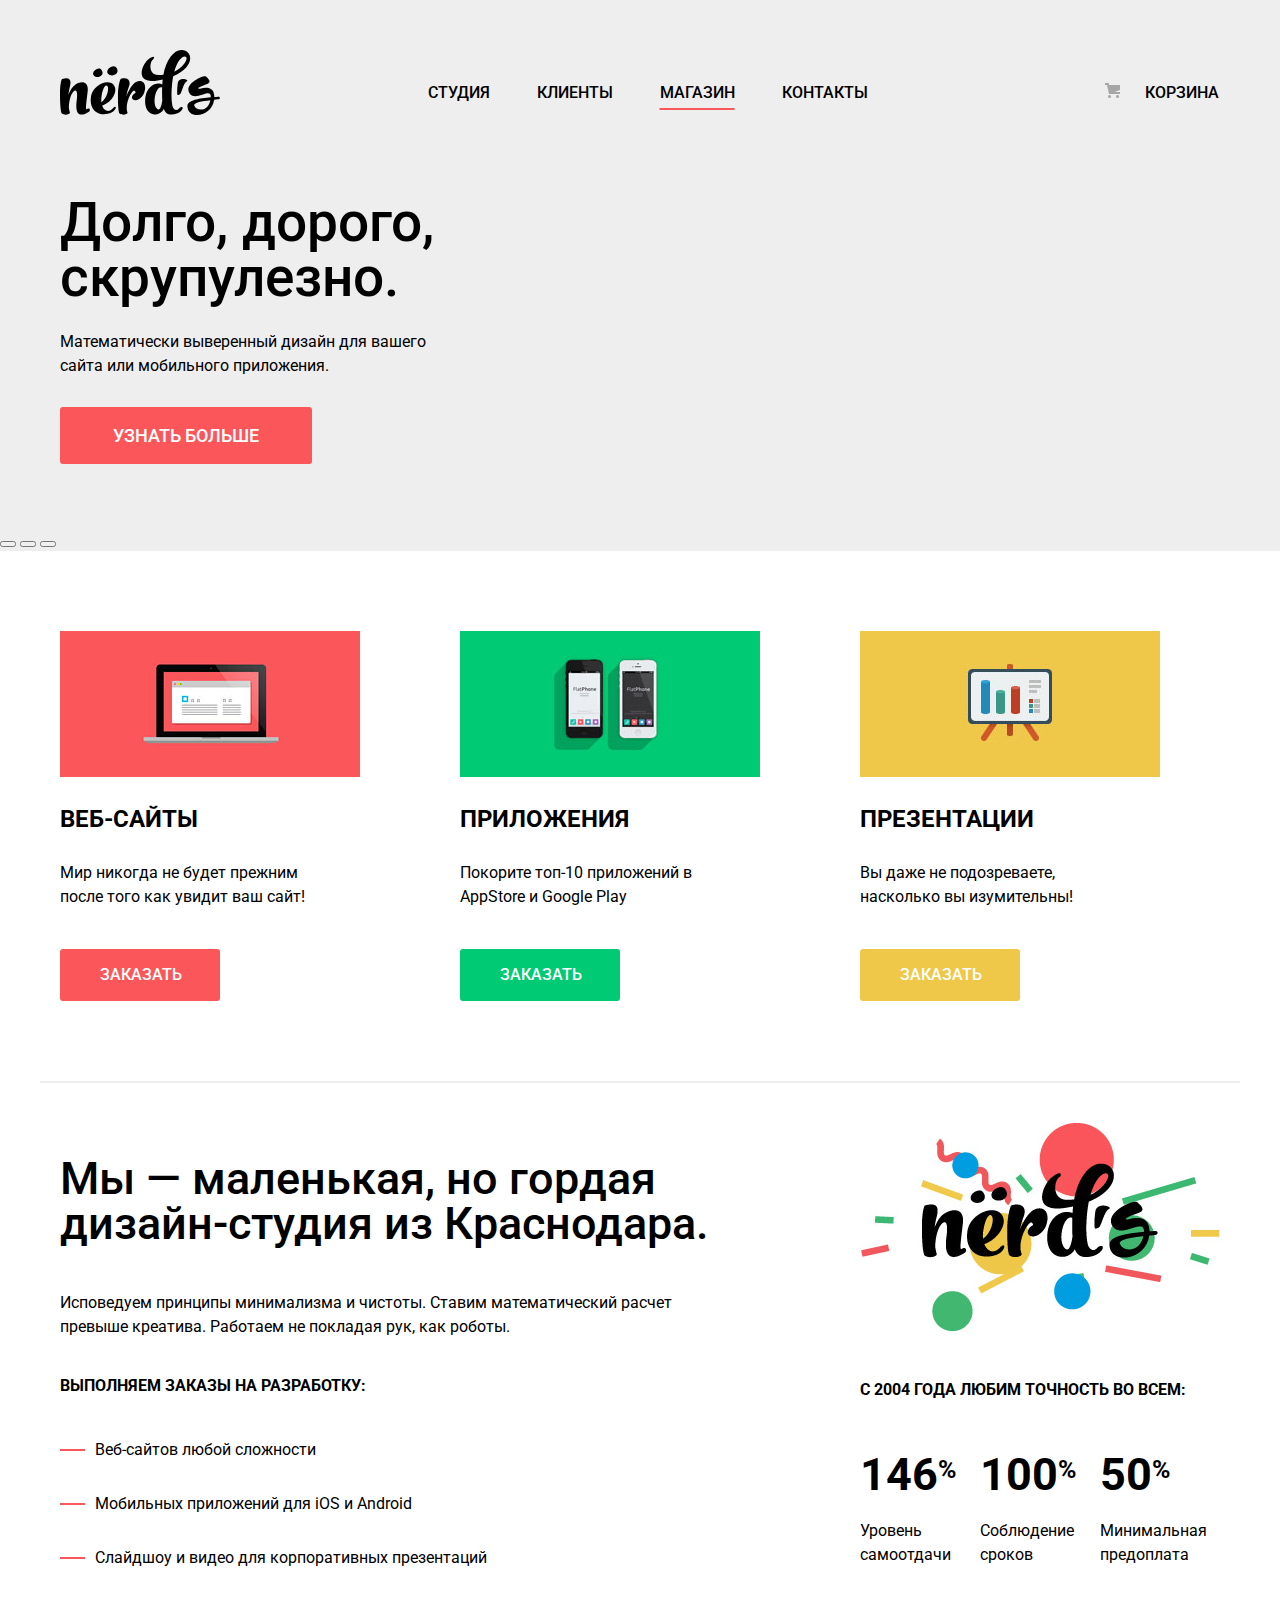
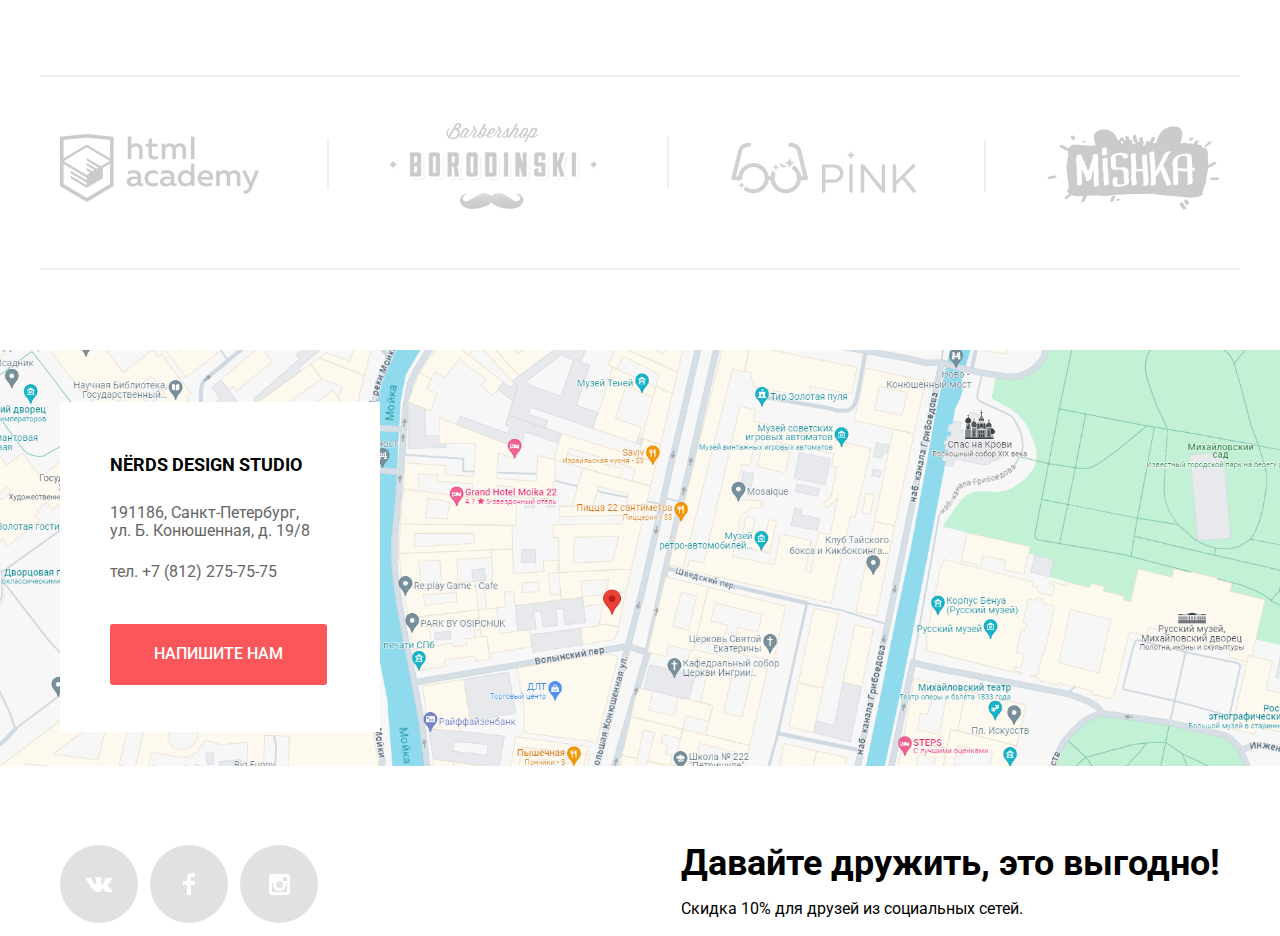
==== commit dbcac73b: "сделал форму обратной связи на всех страницах" ====
--- a/index.html
+++ b/index.html
@@ -169,7 +169,7 @@
                     <span>тел.</span>
                     <a href="tel:78122757575">+7 (812) 275-75-75</a>
                 </p>
-                <button class="button" type="submit">Напишите нам</button>
+                <button class="button form-button" type="submit">Напишите нам</button>
             </div>
         </div>
     </section>
@@ -204,17 +204,35 @@
 
 <section class="write-us">
     <h2>Напишите нам</h2>
-    <form action="https://echo.htmlcacademy.ru" method="post">
-        <label for="name">Ваше имя:</label>
-        <input type="text" name="name" id="name" placeholder="Имя и Фамилия" required>
-        <label for="e-mail">Ваш e-mail:</label>
-        <input type="text" name="email" id="e-mail" placeholder="email@example.com" required>
+    <form class="contacts-form" action="https://echo.htmlacademy.ru" method="post">
+        <div class="modal-contacts-row">
+            <p>
+                <label for="name">Ваше имя:</label>
+                <input type="text" name="name" id="name" placeholder="Имя и Фамилия" required>
+            </p>
+            <p>
+            <label for="e-mail">Ваш e-mail:</label>
+            <input type="text" name="email" id="e-mail" placeholder="email@example.com" required>
+            </p>
+        </div>
         <label for="text">Текст письма:</label>
-        <textarea id="text" placeholder="В свободной форме" required></textarea>
+        <textarea rows="6" id="text" placeholder="В свободной форме" required></textarea>
         <button class="button" type="submit">Отправить</button>
     </form>
+    <button class="modal-close" type="button">Закрыть</button>
 </section>
 
-
+<script>
+  let form = document.querySelector(".form-button");
+  let writeus = document.querySelector(".write-us");
+  let modalclose =document.querySelector(".modal-close")
+  form.addEventListener("click", function () {
+    writeus.style.display = 'block';
+  })
+
+  modalclose.addEventListener("click", function () {
+    writeus.style.display = 'none';
+  })
+</script>
 </body>
 </html>--- a/сss/style.css
+++ b/сss/style.css
@@ -21,7 +21,7 @@
     font-weight: 400;
     text-transform: uppercase;
     background-color: #ffffff;
-    min-width: 1160px;
+    min-width: 1200px;
 }
 
 .container {
@@ -719,20 +719,172 @@
     text-transform: none;
 }
 
-
-
-
-
-
-
-
-
-
-
-
-
-
-
-
-
-
+.write-us {
+    display: none;
+    position: fixed;
+    top: 50%;
+    left: 50%;
+    width: 960px;
+    transform: translate(-50%, -50%);
+    padding: 65px 100px 85px;
+    background-color: #ffffff;
+    z-index: 100;
+    box-shadow: 0 20px 40px 0 rgba(0, 1, 1, 0.75);
+    box-sizing: border-box;
+}
+
+.write-us h2 {
+    margin: 0;
+    margin-bottom: 45px;
+    font-size: 45px;
+    line-height: 45px;
+    font-weight: 500;
+    text-transform: none;
+}
+
+.contacts-form {
+    position: relative;
+}
+
+.modal-close {
+    position: absolute;
+    top: 0;
+    right: 0;
+    font-size: 0;
+    border: 0;
+    background-color: transparent;
+    cursor: pointer;
+}
+
+.modal-close::before,
+.modal-close::after {
+    content: '';
+    position: absolute;
+    top: 85px;
+    right: 88px;
+    width: 25px;
+    height: 4px;
+    background-color: #fecccd;
+}
+
+.modal-close::before {
+    transform: rotate(45deg);
+}
+
+.modal-close::after {
+    transform: rotate(-45deg);
+}
+
+.modal-close:hover::before,
+.modal-close:hover::after {
+    background-color: #fb565a;
+    transition: .3s ease-in-out;
+}
+
+.modal-close:active::before,
+.modal-close:active::after {
+    background-color: #ffefef;
+}
+
+.modal-contacts-row {
+    display: flex;
+    justify-content: space-between;
+}
+
+.modal-contacts-row p {
+    width: 360px;
+    margin: 0;
+    margin-bottom: 35px;
+}
+
+.modal-contacts-row label {
+    font-size: 16px;
+    line-height: 18px;
+    font-weight: 700;
+    text-transform: none;
+}
+
+.modal-contacts-row input {
+    box-sizing: border-box;
+    width: 100%;
+    font-size: 16px;
+    line-height: 18px;
+    font-weight: 400;
+    margin-top: 6px;
+    padding: 13px;
+    border: 2px solid #e4e8e9;
+    border-radius: 2px;
+}
+
+.modal-contacts-row input:hover {
+    border: 2px solid #cdd0d2;
+}
+
+.modal-contacts-row input:active {
+    border: 2px solid #555555;
+}
+
+.contacts-form > label {
+    font-size: 16px;
+    line-height: 18px;
+    font-weight: 700;
+    text-transform: none;
+}
+
+.contacts-form textarea {
+    box-sizing: border-box;
+    width: 100%;
+    max-width: 760px;
+    margin-top: 6px;
+    margin-bottom: 45px;
+    padding: 13px;
+    font-size: 16px;
+    line-height: 18px;
+    font-weight: 400;
+    border: 2px solid #e4e8e9;
+    border-radius: 2px;
+}
+
+.contacts-form textarea:hover {
+    border: 2px solid #cdd0d2;
+}
+
+.contacts-form textarea:active {
+    border: 2px solid #555555;
+}
+
+.contacts-form button {
+    background-color: var(--color-primary);
+    color: #ffffff;
+}
+
+.contacts-form button:hover {
+    background-color: #e74246;
+}
+
+.contacts-form button:active {
+    background-color: #d7373b;
+    color: rgba(255, 255, 255, 0.3);
+}
+
+
+
+
+
+
+
+
+
+
+
+
+
+
+
+
+
+
+
+
+
+
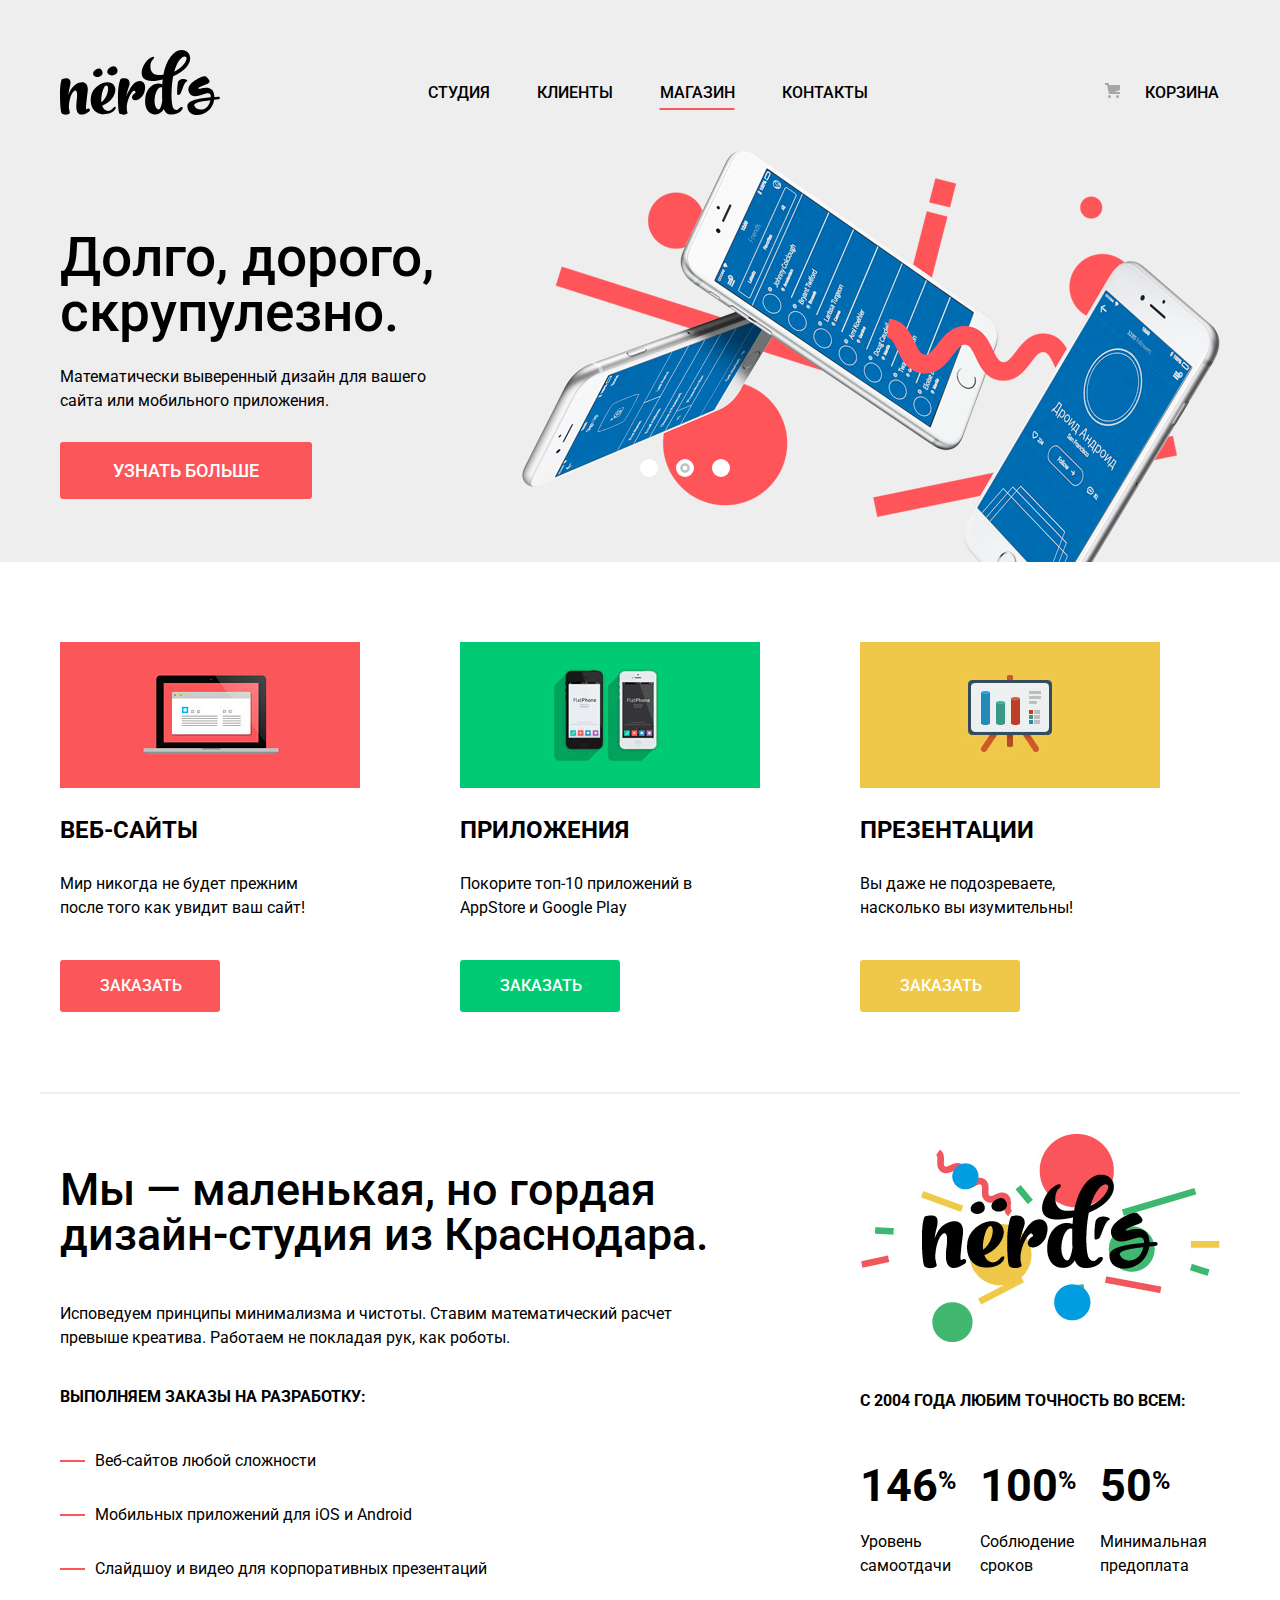
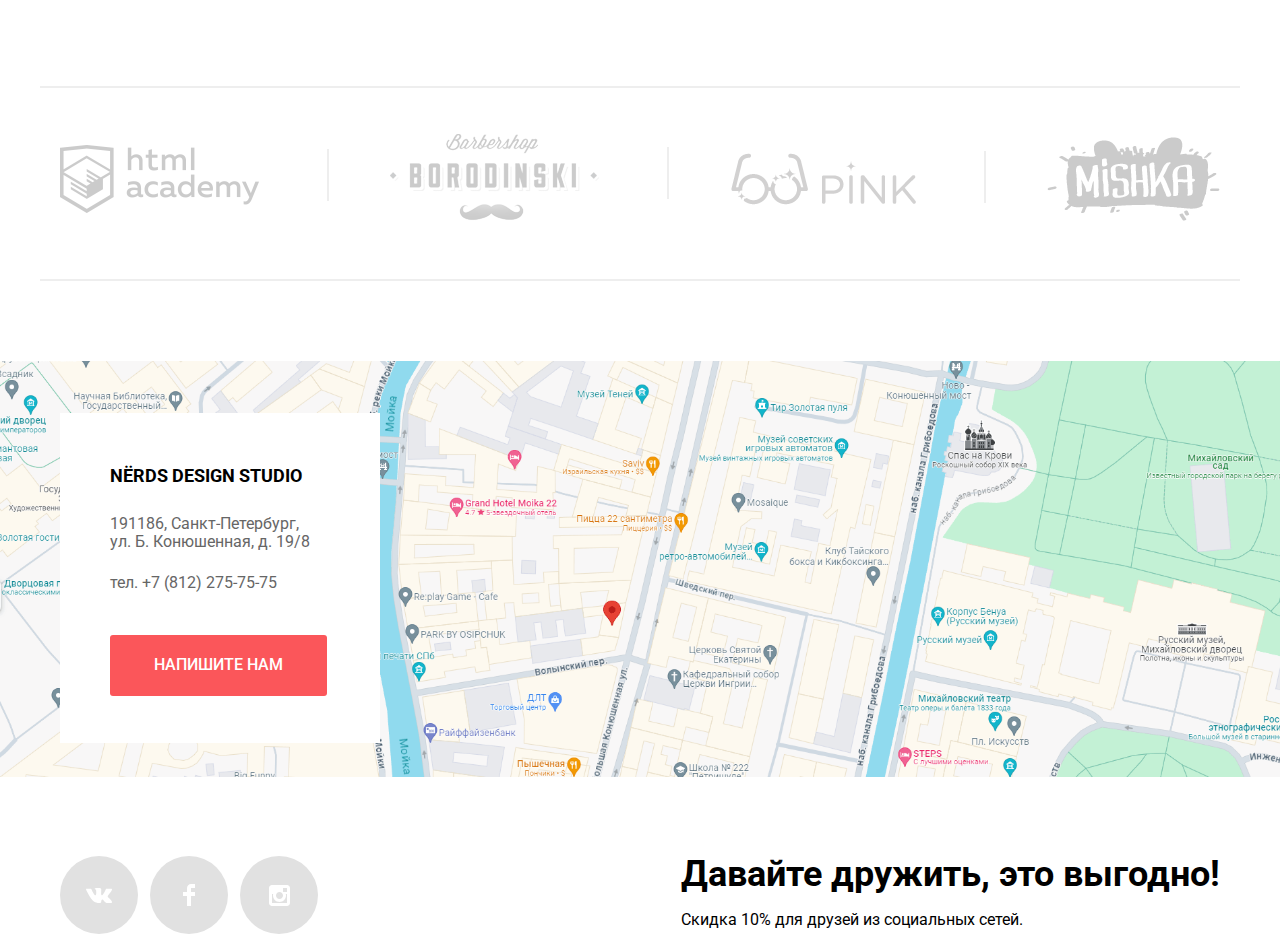
==== commit a5f57328: "сделал форму обратной связи + кнопки слайдера" ====
--- a/index.html
+++ b/index.html
@@ -2,6 +2,7 @@
 <html lang="ru">
 <head>
     <meta charset="UTF-8">
+    <meta name="viewport" content="width=device-width, initial-scale=1">
     <title>Дизайн-студия Nerds</title>
     <link rel="stylesheet" href="сss/normalize.css">
     <link rel="stylesheet" href="сss/style.css">
@@ -47,27 +48,33 @@
         <div class="slider">
             <div class="container">
                 <ul class="sliders-list">
-                    <li class="block-hero-1 slide">
+                    <li class="block-hero-1">
+                        <div class="slide">
                         <p>Долго, дорого, <br> скрупулезно.</p>
                         <p>Математически выверенный дизайн для вашего сайта или мобильного приложения.</p>
                         <a class="button" href="#">Узнать больше</a>
+                        </div>
                     </li>
-                    <li class="block-hero-2 slide">
+                    <li class="block-hero-2">
+                        <div class="slide">
                         <p>Любим математику <br> как никто другой</p>
                         <p>Никакого креатива, только математические формулы для расчета идеальных пропорций.</p>
                         <a class="button" href="#">Узнать больше</a>
+                            </div>
                     </li>
-                    <li class="block-hero-3 slide">
+                    <li class="block-hero-3">
+                        <div class="slide">
                         <p>Только ночь, <br> только хардкор</p>
                         <p>Работать днем, как все? Мы против этого. Ближе к полуночи работа только начинается.</p>
                         <a class="button" href="#">Узнать больше</a>
+                    </div>
                     </li>
                 </ul>
             </div>
             <div class="sliders-control">
-                <button></button>
-                <button></button>
-                <button></button>
+                <button class="slider-controls__button"></button>
+                <button class="slider-controls__button"></button>
+                <button class="slider-controls__button"></button>
             </div>
         </div>
     </div>
@@ -202,7 +209,7 @@
     </div>
 </footer>
 
-<section class="write-us">
+<section class="write-us ">
     <h2>Напишите нам</h2>
     <form class="contacts-form" action="https://echo.htmlacademy.ru" method="post">
         <div class="modal-contacts-row">
@@ -217,22 +224,11 @@
         </div>
         <label for="text">Текст письма:</label>
         <textarea rows="6" id="text" placeholder="В свободной форме" required></textarea>
-        <button class="button" type="submit">Отправить</button>
+        <button class="button button-submit" type="submit">Отправить</button>
     </form>
     <button class="modal-close" type="button">Закрыть</button>
 </section>
 
-<script>
-  let form = document.querySelector(".form-button");
-  let writeus = document.querySelector(".write-us");
-  let modalclose =document.querySelector(".modal-close")
-  form.addEventListener("click", function () {
-    writeus.style.display = 'block';
-  })
-
-  modalclose.addEventListener("click", function () {
-    writeus.style.display = 'none';
-  })
-</script>
+<script src="script/script.js"></script>
 </body>
 </html>--- a/сss/style.css
+++ b/сss/style.css
@@ -79,6 +79,7 @@
     width: 1160px;
     justify-content: space-between;
     padding-top: 50px;
+    padding-bottom: 35px;
 }
 
 .main-header-logo {
@@ -165,17 +166,65 @@
 }
 
 .slider {
+    position: relative;
     margin-bottom: 80px;
 }
 
+.block-hero-1 {
+    background-image: url("../img/slide1.png");
+    background-position: top right;
+    background-repeat: no-repeat;
+}
+
+.block-hero-2 {
+    background-image: url("../img/slide2.png");
+    background-position: top right;
+    background-repeat: no-repeat;
+}
+
+.block-hero-3 {
+    background-image: url("../img/slide3.png");
+    background-position: top right;
+    background-repeat: no-repeat;
+}
+
+.sliders-control {
+    display: flex;
+    justify-content: space-between;
+    position: absolute;
+    width: 90px;
+    bottom: 85px;
+    left: 50%;
+}
+
+.slider-controls__button {
+    width: 18px;
+    height: 18px;
+    background-color: #ffffff;
+    border: 0;
+    border-radius: 50%;
+}
+
+.slider-controls__button::before {
+    content: '';
+    position: absolute;
+    left: 50%;
+    top: 50%;
+    transform: translate(-50%, -50%);
+    width: 5px;
+    height: 5px;
+    border: 2px solid #c1c1c1;
+    border-radius: 50%;
+}
+
 .sliders-list {
+    margin: 0;
+    padding: 0;
+    list-style: none;
+}
+
+.slide {
     width: 400px;
-    margin: 0;
-    padding: 0;
-    list-style: none;
-}
-
-.slide {
     padding-top: 80px;
     padding-bottom: 80px;
 }
@@ -559,6 +608,7 @@
 
 .inner-wrapper {
     display: flex;
+    justify-content: space-between;
 }
 
 .social-wrapper {
@@ -567,7 +617,7 @@
 }
 
 .main-filters {
-    width: 300px;
+    width: 260px;
 }
 
 .form-fieldset {
@@ -582,17 +632,96 @@
     font-weight: 700;
 }
 
+.range-control {
+    display: flex;
+    justify-content: center;
+    align-items: center;
+    width: 260px;
+    height: 80px;
+    background-color: var(--color-fourth);
+    border-radius: 4px;
+    margin-bottom: 15px;
+}
+
+.progress {
+    position: relative;
+    width: 220px;
+    height: 2px;
+    background-color: #dfe2e3;
+}
+
+.current-progress {
+    width: 150px;
+    height: 2px;
+    background-color: #4fd69d;
+}
+
+.price-filter__range-handle {
+    position: absolute;
+    top: -9px;
+    box-sizing: content-box;
+    padding: 0;
+    width: 4px;
+    height: 4px;
+    border: 8px solid #ffffff;
+    border-radius: 50%;
+    background-color: #b7b7b7;
+    box-shadow: 0 2px 0 0 rgba(0,0,0,.14);
+    cursor: pointer;
+}
+
+.price-filter__range-handle--max {
+   left: 150px;
+}
+
+.range-display {
+    display: flex;
+    justify-content: space-between;
+    width: 260px;
+    padding: 0;
+    margin: 0;
+}
+
+.range-display label {
+    font-size: 16px;
+    line-height: 22px;
+    text-transform: uppercase;
+}
+
+.range-display label input {
+    box-sizing: border-box;
+    margin-left: 12px;
+    padding: 2px;
+    width: 80px;
+    height: 38px;
+    border-radius: 2px;
+    border: 0;
+    text-align: center;
+    background-color: var(--color-fourth);
+}
+
+.range-display label input:focus {
+    border: 1px solid #b7b7b7;
+    outline: 0;
+}
+
+.form-fieldset:first-child {
+    margin: 0 0 45px;
+
+    border: 0;
+}
+
 .form-fieldset:first-child .form-legend {
     margin-bottom: 57px;
 }
 
 .form-fieldset:not(:first-child) .form-legend {
-    margin-bottom: 22px;
+    margin-bottom: 16px;
 }
 
 .form-fieldset ul {
     margin: 0;
-    margin-bottom: 50px;
+    margin-bottom: 45px;
     padding: 0;
     list-style: none;
 }
@@ -602,7 +731,7 @@
 }
 
 .filter-option {
-    margin-bottom: 21px;
+    margin-bottom: 17px;
 }
 
 .filter-option label {
@@ -610,6 +739,10 @@
     font-size: 16px;
     line-height: 20px;
     text-transform: none;
+}
+
+.filter-option label:hover {
+    cursor: pointer;
 }
 
 .check-input {
@@ -623,11 +756,23 @@
     height: 25px;
     transform: translateY(-1px);
     left: 0;
-    background-image: url("../img/radio-off.png");
+    background-image: url("../img/radio-off.svg");
+    opacity: 0.4;
 }
 
 .check-input:checked + .radio {
-    background-image: url("../img/radio-on.png");
+    background-image: url("../img/radio-on.svg");
+    opacity: 0.4;
+}
+
+.filter-option:hover .radio {
+    opacity: unset;
+    transition: 1s;
+}
+
+.check-input:disabled + .radio,
+.check-input:disabled + .radio:hover {
+    opacity: 0.1;
 }
 
 .checkbox {
@@ -635,20 +780,223 @@
     width: 26px;
     height: 23px;
     left: 0;
-    background-image: url("../img/checkbox-off.png");
+    background-image: url("../img/checkbox-off.svg");
     background-repeat: no-repeat;
     background-position: 0 0;
+    opacity: 0.4;
 }
 
 .check-input:checked + .checkbox {
     background-repeat: no-repeat;
-    background-image: url("../img/checkbox-on.png");
+    background-image: url("../img/checkbox-on.svg");
     background-position: 0 0;
+    opacity: 0.4;
+}
+
+.filter-option-list .filter-option:hover .checkbox {
+   opacity: unset;
+    transition: 1s;
+}
+
+.check-input:disabled + .checkbox,
+.check-input:disabled + .checkbox:hover {
+    opacity: 0.1;
+}
+
+.container-filter {
+    display: flex;
 }
 
 .catalog {
     width: 760px;
 }
+
+.type-sorting-list {
+    display: flex;
+    justify-content: space-between;
+    width: 280px;
+    margin: 0;
+    margin-left: 265px;
+    padding: 0;
+    list-style: none;
+}
+
+.type-sorting-list li a {
+    font-size: 14px;
+    line-height: 18px;
+    color: #000000;
+    opacity: 0.3;
+}
+
+.type-sorting-list .type-sorting-list-active a {
+    opacity: 1;
+}
+
+.direction-sorting-list {
+    display: flex;
+    justify-content: space-between;
+    align-items: center;
+    width: 40px;
+    margin: 0;
+    margin-left: 50px;
+    padding: 0;
+    list-style: none;
+}
+
+
+
+.direction-sorting-list li a {
+    display: block;
+    width: 0;
+    height: 0;
+    border-left: 5.5px solid transparent;
+    border-right: 5.5px solid transparent;
+    border-bottom: 10px solid rgba(0,0,0,.2);
+    color: currentColor;
+    transition: border-bottom-color .3s linear;
+}
+
+.direction-sorting-list li:first-child a {
+    transform: rotate(180deg);
+    border-bottom-color: #000000;
+}
+
+.catalog-list {
+    display: flex;
+    justify-content: space-between;
+    flex-wrap: wrap;
+    width: 760px;
+    margin: 0;
+    margin: 62px 0 58px;
+    padding: 0;
+    list-style: none;
+}
+
+.catalog-item {
+    position: relative;
+    width: 360px;
+    margin-bottom: 35px;
+    border: 1px solid #e9eff2;
+    border-top: 40px solid rgba(68,68,68,.12);
+    border-radius: 5px;
+    transition: .6s ease-in-out;
+}
+
+.catalog-item:hover {
+    border-top-color: #444;
+    box-shadow: 0 6px 15px 0 rgba(0,0,0,.25);
+    transition: .6s ease-in-out;
+}
+
+.catalog-item::before {
+    content: "";
+    position: absolute;
+    left: 16px;
+    top: -27px;
+    width: 14px;
+    height: 14px;
+    border-radius: 50%;
+    background-color: #fff;
+    box-shadow: 23px 0 0 #fff, 46px 0 0 #fff;
+}
+
+.catalog-item {
+    width: 360px;
+    height: 576px;
+}
+
+.catalog-item-description {
+    position: absolute;
+    bottom: 0;
+    width: 100%;
+    min-height: 230px;
+    background-color: #eee;
+    opacity: 0;
+    transition: .6s ease-in-out;
+}
+
+.catalog-item:hover .catalog-item-description{
+    opacity: 1;
+    transition: .6s ease-in-out;
+}
+
+.site-price {
+    padding-top: 20px;
+    padding-bottom: 43px;
+    padding-right: 65px;
+    padding-left: 65px;
+}
+
+.site-price a h3 {
+    text-align: center;
+    margin-top: 0;
+    margin-bottom: 19px;
+    line-height: 30px;
+    font-weight: 700;
+    color: var(--color-fifth);
+}
+
+.site-price p {
+    margin: 0;
+    margin-bottom: 30px;
+    padding: 0;
+    font-size: 16px;
+    line-height: 18px;
+    text-transform: none;
+    text-align: center;
+    color: #666666;
+}
+
+.site-price .button {
+    display: block;
+    padding: 18px 60px;
+}
+
+.catalog-item-description:hover {
+    display: block;
+}
+
+.pagination-list {
+    display: flex;
+    justify-content: space-between;
+    width: 443px;
+    padding: 0;
+    margin: 0;
+    margin-bottom: 60px;
+    margin-left: 400px;
+    list-style: none;
+}
+
+.pagination-item a {
+    padding: 15px 20px;
+    font-size: 16px;
+    line-height: 18px;
+    font-weight: 500;
+    border-radius: 4px;
+    background-color: var(--color-fourth);
+    color: #000000;
+}
+
+.pagination-item:first-child a {
+    box-shadow: inset 0 0 0 3px #dbdbdb;
+    background-color: transparent;
+}
+
+.pagination-item:last-child a {
+    padding-left: 80px;
+    padding-right: 80px;
+}
+
+.pagination-list a:hover:not(.current) {
+    background-color: #dfdfdf;
+}
+
+.pagination-list a:active:not(.current) {
+    color: rgba(0, 0, 0, 0.3);
+    background-color: #d5d5d5;
+}
+
+
 
 form .button {
     padding: 18px 90px;
@@ -733,6 +1081,12 @@
     box-sizing: border-box;
 }
 
+.write-us-show {
+    display: block;
+    animation-name: bounce;
+    animation-duration: 0.6s;
+}
+
 .write-us h2 {
     margin: 0;
     margin-bottom: 45px;
@@ -867,24 +1221,32 @@
     color: rgba(255, 255, 255, 0.3);
 }
 
-
-
-
-
-
-
-
-
-
-
-
-
-
-
-
-
-
-
-
-
-
+/*Key frames animation*/
+
+@keyframes bounce {
+    from { left: 0; }
+    to { left: 50%; }
+  }
+
+
+
+
+
+
+
+
+
+
+
+
+
+
+
+
+
+
+
+
+
+
+
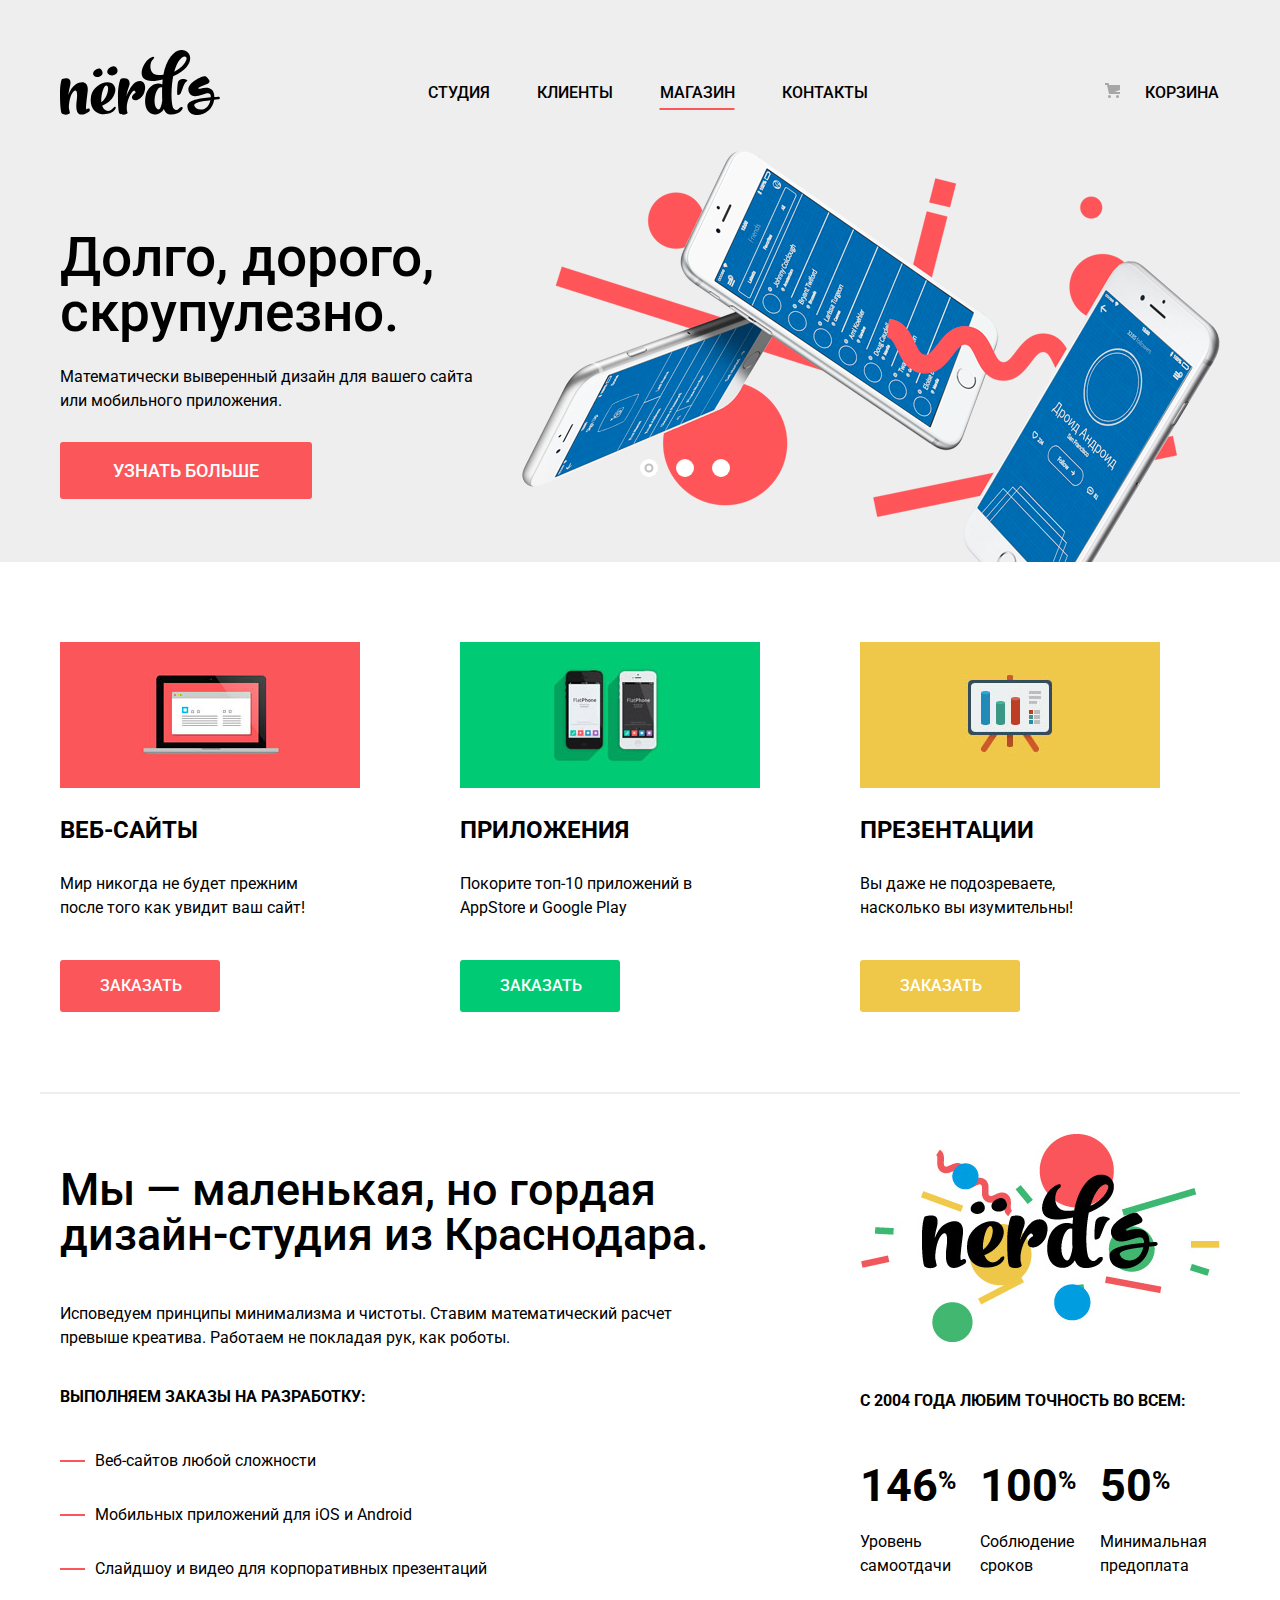
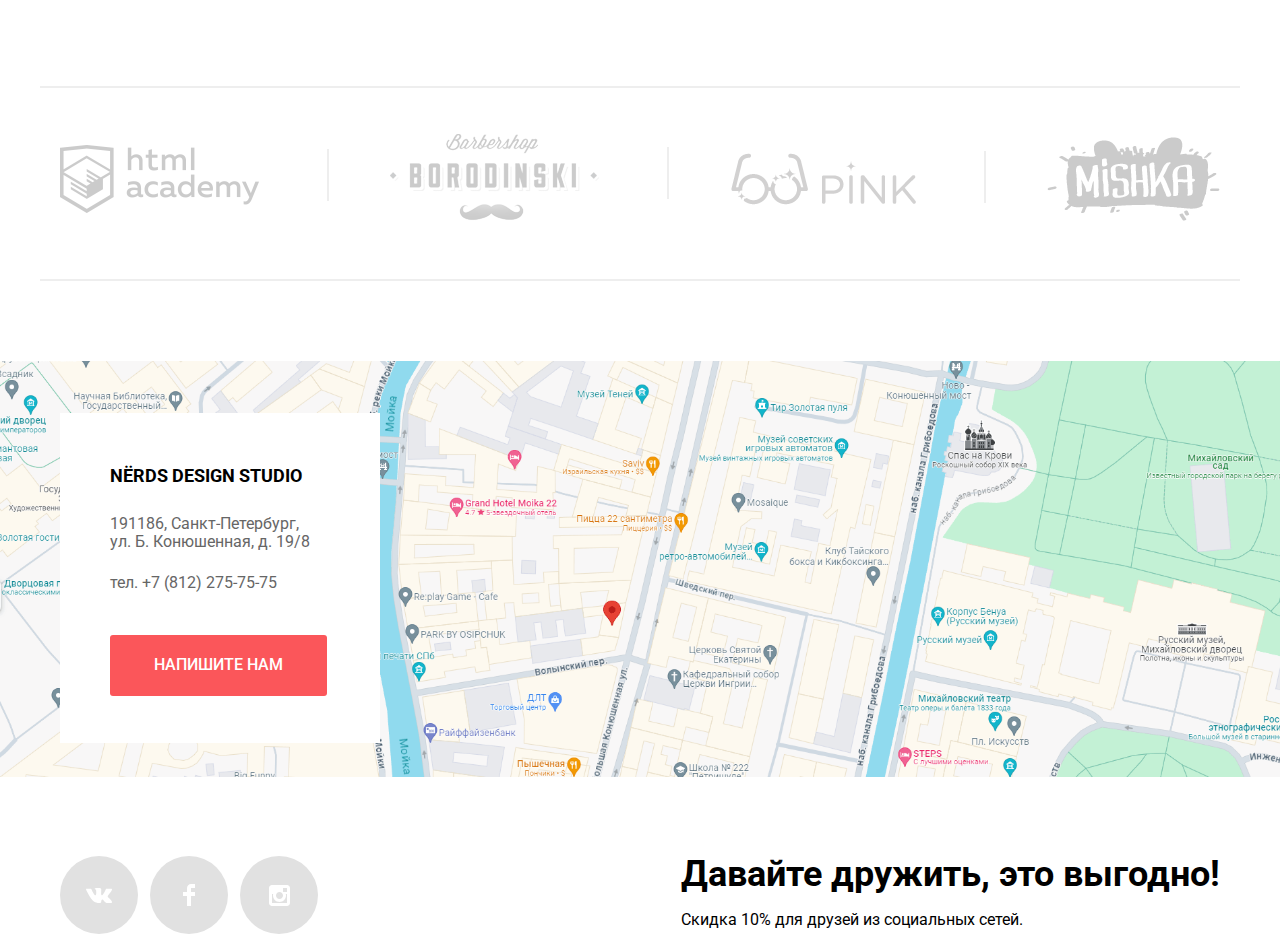
==== commit 9f01c0aa: "добавил смену слайдеров" ====
--- a/index.html
+++ b/index.html
@@ -48,7 +48,7 @@
         <div class="slider">
             <div class="container">
                 <ul class="sliders-list">
-                    <li class="block-hero-1">
+                    <li class="block-hero-1 slide-show">
                         <div class="slide">
                         <p>Долго, дорого, <br> скрупулезно.</p>
                         <p>Математически выверенный дизайн для вашего сайта или мобильного приложения.</p>
@@ -72,9 +72,9 @@
                 </ul>
             </div>
             <div class="sliders-control">
-                <button class="slider-controls__button"></button>
-                <button class="slider-controls__button"></button>
-                <button class="slider-controls__button"></button>
+                <button class="slider-controls__button slide-btn-1 slider-controls__button__active"></button>
+                <button class="slider-controls__button slide-btn-2"></button>
+                <button class="slider-controls__button slide-btn-3"></button>
             </div>
         </div>
     </div>
@@ -209,21 +209,21 @@
     </div>
 </footer>
 
-<section class="write-us ">
+<section class="write-us write-us-hide">
     <h2>Напишите нам</h2>
     <form class="contacts-form" action="https://echo.htmlacademy.ru" method="post">
         <div class="modal-contacts-row">
             <p>
                 <label for="name">Ваше имя:</label>
-                <input type="text" name="name" id="name" placeholder="Имя и Фамилия" required>
+                <input type="text" name="name" id="name" placeholder="Имя и Фамилия">
             </p>
             <p>
             <label for="e-mail">Ваш e-mail:</label>
-            <input type="text" name="email" id="e-mail" placeholder="email@example.com" required>
+            <input type="text" name="email" id="e-mail" placeholder="email@example.com">
             </p>
         </div>
         <label for="text">Текст письма:</label>
-        <textarea rows="6" id="text" placeholder="В свободной форме" required></textarea>
+        <textarea rows="6" id="text" placeholder="В свободной форме"></textarea>
         <button class="button button-submit" type="submit">Отправить</button>
     </form>
     <button class="modal-close" type="button">Закрыть</button>
--- a/сss/style.css
+++ b/сss/style.css
@@ -188,6 +188,23 @@
     background-repeat: no-repeat;
 }
 
+.block-hero-1,
+.block-hero-2,
+.block-hero-3 {
+  display: none;
+}
+
+.slide-show {
+    display: block;
+    animation-name: hide;
+    animation-duration: 2s;
+    animation-timing-function: ease-out;
+}
+
+.down {
+    animation-name: down;
+}
+
 .sliders-control {
     display: flex;
     justify-content: space-between;
@@ -198,6 +215,7 @@
 }
 
 .slider-controls__button {
+    position: relative;
     width: 18px;
     height: 18px;
     background-color: #ffffff;
@@ -205,7 +223,7 @@
     border-radius: 50%;
 }
 
-.slider-controls__button::before {
+.slider-controls__button__active::before {
     content: '';
     position: absolute;
     left: 50%;
@@ -215,6 +233,9 @@
     height: 5px;
     border: 2px solid #c1c1c1;
     border-radius: 50%;
+    animation-name: hide;
+    animation-duration: 2s;
+    animation-timing-function: ease-out;
 }
 
 .sliders-list {
@@ -224,7 +245,7 @@
 }
 
 .slide {
-    width: 400px;
+    width: 515px;
     padding-top: 80px;
     padding-bottom: 80px;
 }
@@ -241,6 +262,7 @@
 }
 
 .slide p:nth-child(2) {
+    width: 440px;
     margin: 0;
     padding: 0;
     margin-bottom: 45px;
@@ -1068,7 +1090,6 @@
 }
 
 .write-us {
-    display: none;
     position: fixed;
     top: 50%;
     left: 50%;
@@ -1079,12 +1100,21 @@
     z-index: 100;
     box-shadow: 0 20px 40px 0 rgba(0, 1, 1, 0.75);
     box-sizing: border-box;
+    animation-name: bounce-hide;
+    animation-duration: 1s;
 }
 
 .write-us-show {
     display: block;
     animation-name: bounce;
-    animation-duration: 0.6s;
+    animation-duration: 1s;
+
+}
+
+.write-us-hide {
+    display: none;
+    animation-name: bounce-hide;
+    animation-duration: 1s;
 }
 
 .write-us h2 {
@@ -1228,25 +1258,39 @@
     to { left: 50%; }
   }
 
-
-
-
-
-
-
-
-
-
-
-
-
-
-
-
-
-
-
-
-
-
-
+@keyframes bounce-hide {
+    from {left: 50%;}
+    to { left: -200%;}
+  }
+
+
+@keyframes hide {
+    from {opacity: 0}
+    to {opacity: 1}
+}
+
+/*@keyframes down {*/
+/*    30% {transform: translateY(-1000px);}*/
+/*    50% {transform: translateY(-500px);}*/
+/*    90% {transform: translateY(0);}*/
+/*}*/
+
+
+
+
+
+
+
+
+
+
+
+
+
+
+
+
+
+
+
+
